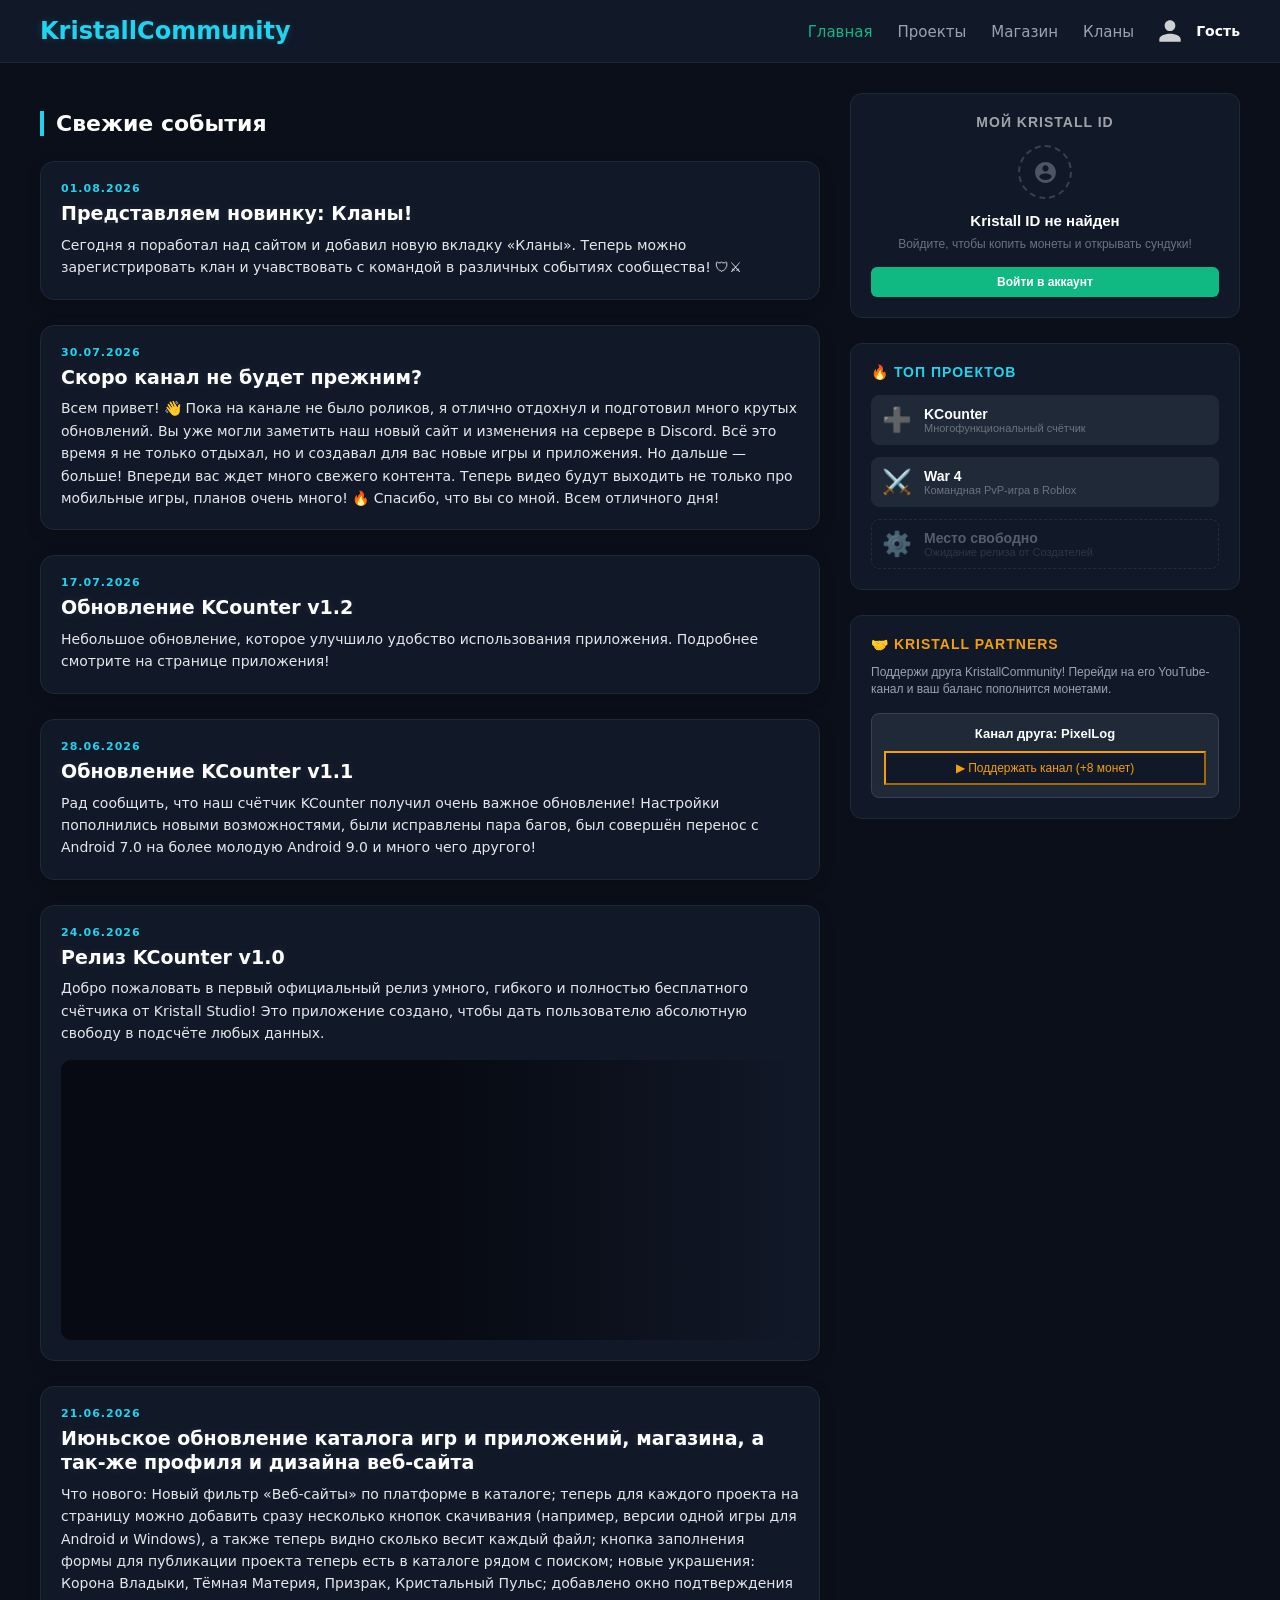
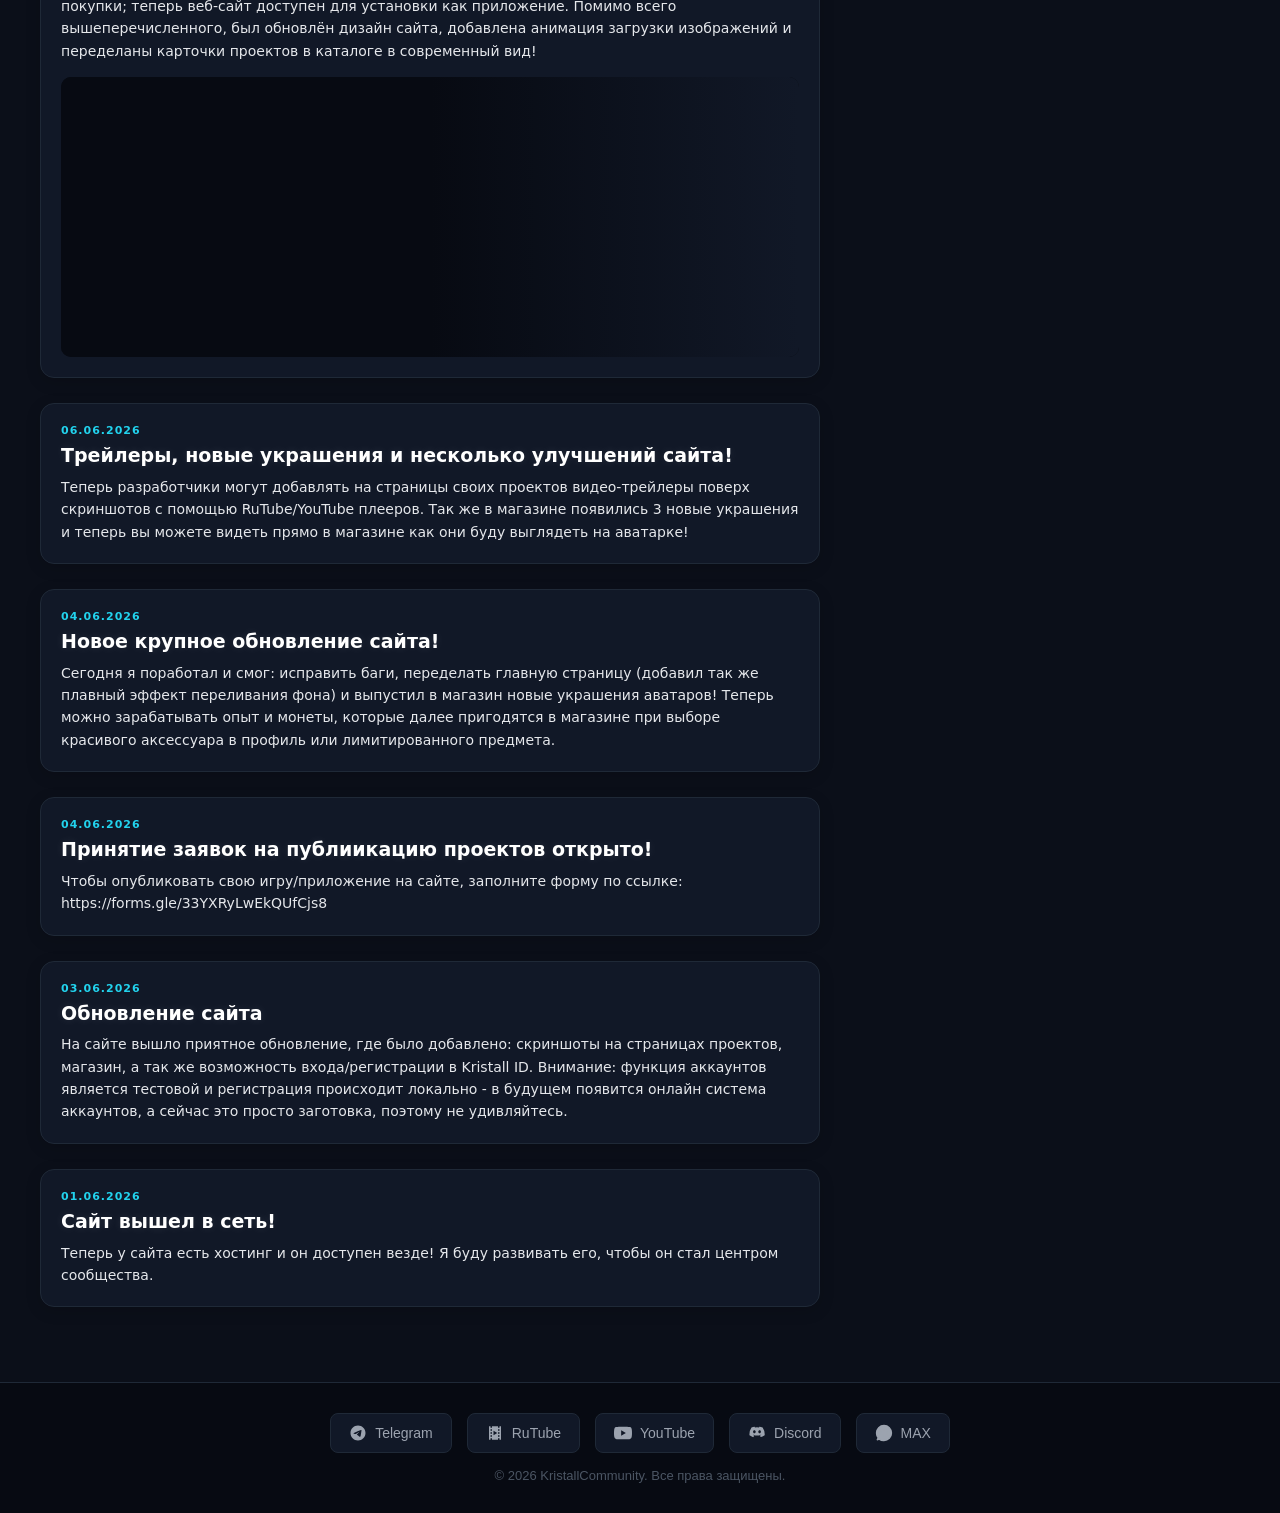
==== index.html @ 7fa4d062 "Update index.html" ====
<!DOCTYPE html>
<html lang="ru">
<head>
    <meta charset="UTF-8">
    <meta name="viewport" content="width=device-width, initial-scale=1.0">
    <title>KristallCommunity</title>
    <!-- Иконка сайта -->
    <link rel="icon" type="image/png" href="favicon.png" />
    <!-- Подключение стильного файла стилей -->
    <link rel="stylesheet" href="styles.css">
    <link rel="stylesheet" href="css/social.css">
    <link rel="stylesheet" href="css/decorations.css">
    <link rel="manifest" href="manifest.json">
</head>
<body>

    <!-- НАВИГАЦИЯ (HEADER) -->
    <header>
        <div class="container header-wrapper" style="display: flex; justify-content: space-between; align-items: center; position: relative;">
            
            <!-- Левая часть: Логотип -->
            <a href="index.html" class="logo">KristallCommunity</a>
            
            <!-- Правая часть: Меню и Аватарки -->
            <div style="display: flex; align-items: center; gap: 20px;">
                
                <!-- Меню навигации -->
                <nav id="nav-menu">
                    <!-- Профиль для ТЕЛЕФОНОВ (виден только внутри шторки бургера) -->
                    <div class="menu-profile mobile-profile-block" style="display: none; align-items: center; gap: 10px; padding-bottom: 20px; border-bottom: 1px solid #1f2937; margin-bottom: 20px; cursor: pointer;">
                        <span id="header-avatar-img-mobile"></span>
                        <span class="menu-username" id="header-username-mobile">Гость</span>
                    </div>
                    <ul>
                        <li><a href="index.html" class="active">Главная</a></li>
                        <li><a href="projects.html">Проекты</a></li>
                        <li><a href="marketplace.html">Магазин</a></li>
                        <li><a href="clans.html">Кланы</a></li>
                    </ul>
                </nav>

                <!-- ПРОФИЛЬ ДЛЯ ПК (Красиво стоит справа от меню на больших экранах) -->
                <div class="pc-profile-block" id="user-profile-block" style="display: flex; align-items: center; gap: 10px; cursor: pointer;">
                    <span id="header-avatar-img-pc"></span>
                    <span class="menu-username" id="header-username" style="color: white; font-weight: bold; font-size: 14px;">Гость</span>
                </div>

                <!-- Кнопка Бургера (3 полоски для мобилок) -->
                <button class="burger-menu" id="burger-btn" aria-label="Открыть меню">
                    <span></span>
                    <span></span>
                    <span></span>
                    <span></span>
                </button>
            </div>
        </div>
    </header>

    <!-- ГЛАВНЫЙ КОНТЕНТ (ДВУХКОЛОНОЧНЫЙ ХАБ) -->
    <main class="container" style="margin-top: 30px; margin-bottom: 50px;">
        <div style="display: flex; gap: 30px; flex-wrap: wrap;">
            
            <!-- ЛЕВАЯ КОЛОНКА: ЛЕНТА НОВОСТЕЙ (Занимает больше места) -->
            <div style="flex: 2; min-width: 300px;">
                <h2 class="section-title">Свежие события</h2>
                <div id="news-container" class="news-list">
                    <!-- Сюда JS подгрузит новости из news.json -->
                </div>
            </div>

            <!-- ПРАВАЯ КОЛОНКА: ИНТЕРАКТИВНЫЙ САЙДБАР -->
            <div style="flex: 1; min-width: 280px; display: flex; flex-direction: column; gap: 25px; font-family: sans-serif;">
                
                <!-- БЛОК 1: МИНИ-ПРОФИЛЬ KRISTALL ID -->
                <div style="background-color: #111827; border: 1px solid #1f2937; border-radius: 12px; padding: 20px; text-align: center; box-shadow: 0 0 15px rgba(34, 211, 238, 0.02);">
                    <h3 style="color: white; font-size: 14px; margin: 0 0 15px 0; text-transform: uppercase; letter-spacing: 1px; opacity: 0.6;">Мой Kristall ID</h3>
                    <div id="main-side-profile" style="display: flex; flex-direction: column; align-items: center; gap: 8px;">
                        <!-- JS сам отрисует данные вошедшего или Гостя -->
                    </div>
                </div>

                <!-- БЛОК 2: ТОП ПРОЕКТОВ КРИСТАЛЛ -->
                <div style="background-color: #111827; border: 1px solid #1f2937; border-radius: 12px; padding: 20px; box-shadow: 0 0 15px rgba(34, 211, 238, 0.02);">
                    <h3 style="color: #22d3ee; font-size: 14px; margin: 0 0 15px 0; text-transform: uppercase; letter-spacing: 1px; font-weight: bold;">🔥 Топ проектов</h3>
                    <div style="display: flex; flex-direction: column; gap: 12px;">
                        <!-- Карточка 1 -->
                        <a href="project-template.html?project=kcounter" style="display: flex; align-items: center; gap: 12px; background: #1f2937; padding: 10px; border-radius: 8px; text-decoration: none; border: 1px solid #1f2937; transition: 0.2s;" onmouseenter="this.style.borderColor='#22d3ee'" onmouseleave="this.style.borderColor='#1f2937'">
                            <span style="font-size: 24px;">➕</span>
                            <div>
                                <div style="color: white; font-weight: bold; font-size: 14px;">KCounter</div>
                                <div style="color: #6b7280; font-size: 11px;">Многофункциональный счётчик</div>
                            </div>
                        </a>
                        <!-- Карточка 2 -->
                        <a href="project-template.html?project=war4" style="display: flex; align-items: center; gap: 12px; background: #1f2937; padding: 10px; border-radius: 8px; text-decoration: none; border: 1px solid #1f2937; transition: 0.2s;" onmouseenter="this.style.borderColor='#22d3ee'" onmouseleave="this.style.borderColor='#1f2937'">
                            <span style="font-size: 24px;">⚔️</span>
                            <div>
                                <div style="color: white; font-weight: bold; font-size: 14px;">War 4</div>
                                <div style="color: #6b7280; font-size: 11px;">Командная PvP-игра в Roblox</div>
                            </div>
                        </a>
                        <!-- Заглушка под будущий проект -->
                        <div style="display: flex; align-items: center; gap: 12px; background: #111827; padding: 10px; border-radius: 8px; border: 1px dashed #374151; opacity: 0.5;">
                            <span style="font-size: 24px;">⚙️</span>
                            <div>
                                <div style="color: #9ca3af; font-weight: bold; font-size: 14px;">Место свободно</div>
                                <div style="color: #4b5563; font-size: 11px;">Ожидание релиза от Создателей</div>
                            </div>
                        </div>
                    </div>
                </div>

                <!-- БЛОК 3: РЕКЛАМНАЯ СИСТЕМА (KRISTALL PARTNERS) -->
                <div style="background-color: #111827; border: 1px solid #1f2937; border-radius: 12px; padding: 20px; box-shadow: 0 0 15px rgba(34, 211, 238, 0.02);">
                    <h3 style="color: #f59e0b; font-size: 14px; margin: 0 0 12px 0; text-transform: uppercase; letter-spacing: 1px; font-weight: bold;">🤝 Kristall Partners</h3>
                    <p style="color: #9ca3af; font-size: 12px; margin: 0 0 15px 0; line-height: 1.4;">Поддержи друга KristallCommunity! Перейди на его YouTube-канал и ваш баланс пополнится монетами.</p>
                    
                    <div style="background: #1f2937; border-radius: 8px; padding: 12px; border: 1px solid #374151; text-align: center;">
                        <div style="color: white; font-weight: bold; font-size: 13px; margin-bottom: 10px;">Канал друга: PixelLog</div>
                        <button class="action-btn" id="btn-promo-ad" style="width: 100%; justify-content: center; font-size: 12px; border-color: #f59e0b; color: #f59e0b; background: #111827; padding: 8px;" onmouseenter="this.style.background='#f59e0b'; this.style.color='#111827'; this.style.boxShadow='0 0 10px #f59e0b'" onmouseleave="this.style.background='#111827'; this.style.color='#f59e0b'; this.style.boxShadow='none'">▶ Поддержать канал (+8 монет)</button>
                    </div>
                </div>

            </div>
        </div>
    </main>

    <!-- ПОДВАЛ САЙТА (FOOTER) -->
    <footer>
        <div class="container footer-content" style="display: flex; flex-direction: column; align-items: center; gap: 15px; font-family: sans-serif;">

            <!-- Кнопки социальных сетей -->
            <div class="social-links" style="display: flex; flex-wrap: wrap; justify-content: center; gap: 15px;">

                <!-- Telegram -->
                <a href="https://t.me/kristall_official20" target="_blank" class="social-btn tg-btn" title="Канал в Telegram">
                    <svg viewBox="0 0 24 24"><path d="M12 2C6.48 2 2 6.48 2 12s4.48 10 10 10 10-4.48 10-10S17.52 2 12 2zm4.64 6.8c-.15 1.58-.8 5.42-1.13 7.19-.14.75-.42 1-.68 1.03-.58.05-1.02-.38-1.58-.75-.88-.58-1.38-.94-2.23-1.5-.99-.65-.35-1.01.22-1.59.15-.15 2.71-2.48 2.76-2.69a.2.2 0 0 0-.05-.18c-.06-.05-.14-.03-.21-.02-.09.02-1.49.95-4.22 2.79-.4.27-.76.41-1.08.4-.36-.01-1.04-.2-1.55-.37-.63-.2-1.12-.31-1.08-.66.02-.18.27-.36.74-.55 2.92-1.27 4.86-2.11 5.83-2.51 2.78-1.16 3.35-1.36 3.73-1.36.08 0 .27.02.39.12.1.08.13.19.14.27-.01.06.01.24 0 .38z"/></svg>
                    Telegram
                </a>

                <!-- RuTube -->
                <a href="https://rutube.ru/channel/33194879" target="_blank" class="social-btn rt-btn" title="Канал на RuTube">
                    <svg viewBox="0 0 24 24"><path d="M18 3v2h-2V3H8v2H6V3H4v18h2v-2h2v2h8v-2h2v2h2V3h-2zM8 17H6v-2h2v2zm0-4H6v-2h2v2zm0-4H6V7h2v2zm10 8h-2v-2h2v2zm0-4h-2v-2h2v2zm0-4h-2V7h2v2zM10 9l5 3-5 3V9z"/></svg>
                    RuTube
                </a>

                <!-- YouTube -->
                <a href="https://www.youtube.com/@kristall.officiallYT" target="_blank" class="social-btn yt-btn" title="Канал на YouTube">
                    <svg viewBox="0 0 24 24"><path d="M23.498 6.186a3.016 3.016 0 0 0-2.122-2.136C19.505 3.545 12 3.545 12 3.545s-7.505 0-9.377.505A3.017 3.017 0 0 0 .502 6.186C0 8.07 0 12 0 12s0 3.88.502 5.764a3.016 3.016 0 0 0 2.122 2.136c1.871.505 9.376.505 9.376.505s7.505 0 9.377-.505a3.015 3.015 0 0 0 2.122-2.136C24 15.88 24 12 24 12s0-3.93-.502-5.814zM9.545 15.568V8.432L15.818 12l-6.273 3.568z"/></svg>
                    YouTube
                </a>

                <!-- Discord -->
                <a href="https://discord.gg/wHtpgGZUa" target="_blank" class="social-btn dc-btn" title="Наш сервер Discord">
                    <svg viewBox="0 0 24 24"><path d="M19.27 4.73a16.14 16.14 0 0 0-3.97-1.23.13.13 0 0 0-.14.07c-.17.31-.37.72-.5 1.03a14.9 14.9 0 0 0-5.32 0 9.77 9.77 0 0 0-.52-1.03.13.13 0 0 0-.14-.07 16.14 16.14 0 0 0-3.97 1.23.13.13 0 0 0-.06.05A16.18 16.18 0 0 0 1.95 14.9a.15.15 0 0 0 .06.1 16.42 16.42 0 0 0 4.96 2.5.14.14 0 0 0 .15-.05c.42-.58.8-1.2 1.12-1.86a.14.14 0 0 0-.07-.2 10.84 10.84 0 0 1-1.51-.72.15.15 0 0 1-.01-.24c.1-.07.2-.15.3-.23a.13.13 0 0 1 .14-.02c3.27 1.5 6.8 1.5 10.02 0a.13.13 0 0 1 .14.02c.1.08.2.16.3.23a.15.15 0 0 1-.01.24 9.8 9.8 0 0 1-1.51.71.14.14 0 0 0-.07.2c.33.66.7 1.28 1.12 1.86a.14.14 0 0 0 .15.05 16.34 16.34 0 0 0 4.97-2.5.15.15 0 0 0 .06-.1 16.18 16.18 0 0 0-2.77-10.12.12.12 0 0 0-.06-.05zM8.52 12.17c-.98 0-1.79-.9-1.79-2s.8-2 1.79-2 1.79.9 1.79 2-.8 2-1.79 2zm6.96 0c-.98 0-1.79-.9-1.79-2s.8-2 1.79-2 1.79.9 1.79 2-.8 2-1.79 2z"/></svg>
                    Discord
                </a>
                
                <!-- MAX -->
                <a href="https://max.ru/join/QDrD5L_pHnzSSzXfVB5rnBnu8Hh9Vn0X8IVQMDAHbcg" target="_blank" class="social-btn max-btn" title="Канал в MAX">
                    <svg viewBox="0 0 24 24" fill="none" stroke="currentColor" stroke-width="1.8" stroke-linecap="round" stroke-linejoin="round">
                        <path d="M12 22c5.523 0 10-4.477 10-10S17.523 2 12 2 2 6.477 2 12c0 2.41.85 4.62 2.27 6.35L3 21l2.65-.82A9.941 9.941 0 0 0 12 22z"/>
                        <path d="M12 16.5c2.485 0 4.5-2.015 4.5-4.5S14.485 7.5 12 7.5s-4.5 2.015-4.5 4.5.6 1.4 1.5 2.2l-1 1.3 2.5-.5z"/>
                    </svg>
                    MAX
                </a>                

            </div>

            <!-- Текст копирайта -->
            <p style="margin: 0; color: #4b5563; font-size: 13px; text-align: center;">&copy; 2026 KristallCommunity. Все права защищены.</p>
        </div>
    </footer>
    
    <!-- МОДАЛЬНОЕ ОКНО: АВТОРИЗАЦИЯ И РЕГИСТРАЦИЯ -->
<div id="auth-modal" class="modal-overlay" style="display: none;">
    <div class="modal-content">
        <!-- Кнопка закрытия окна -->
        <button id="close-auth-btn" class="modal-close">&times;</button>
        
        <!-- ВКЛАДКИ: ВХОД / РЕГИСТРАЦИЯ -->
        <div class="modal-tabs">
            <button id="tab-login-btn" class="tab-btn active">Вход</button>
            <button id="tab-register-btn" class="tab-btn">Регистрация</button>
        </div>

        <!-- ФОРМА ВХОДА -->
        <form id="login-form" class="auth-form">
            <input type="email" id="login-email" placeholder="Электронная почта" required>
            <input type="password" id="login-password" placeholder="Пароль" required>
            <button type="submit" class="auth-submit-btn">Войти в Kristall ID</button>
        </form>

        <!-- ФОРМА РЕГИСТРАЦИИ (Скрыта по умолчанию) -->
        <form id="register-form" class="auth-form" style="display: none;">
            <input type="text" id="register-username" placeholder="Имя аккаунта (до 30 симв.)" maxlength="30" required>
            <input type="email" id="register-email" placeholder="Электронная почта" required>
            <input type="password" id="register-password" placeholder="Придумайте пароль" minlength="6" required>
            <button type="submit" class="auth-submit-btn">Создать Kristall ID</button>
        </form>
    </div>
</div>

    <!-- СВЯЗКА СКРИПТОВ -->
    <script src="js/core.js"></script>
    <script src="js/content.js"></script>
    <script src="js/interface.js"></script>
    <script src="js/app.js"></script>

    <!-- Контейнер для красивых уведомлений сайта -->
    <div id="kristall-toast"></div>
</body>
</html>
---- styles.css ----
/* Базовые сбросы */
body {
    background-color: #0b0f19;
    color: #e5e7eb;
    font-family: 'Segoe UI', system-ui, sans-serif;
    margin: 0;
    padding: 0;
}
.container {
    max-width: 1200px;
    margin: 0 auto;
    padding: 0 20px;
}

/* Шапка сайта */
header {
    background-color: #111827;
    border-bottom: 1px solid #1f2937;
    padding: 15px 0;
    position: sticky;
    top: 0;
    z-index: 100;
}
.header-wrapper {
    display: flex;
    justify-content: space-between;
    align-items: center;
}
.logo {
    font-size: 24px;
    font-weight: bold;
    color: #22d3ee;
    text-decoration: none;
    text-shadow: 0 0 10px rgba(34, 211, 238, 0.2);
}
nav ul {
    list-style: none;
    display: flex;
    gap: 25px;
    margin: 0;
    padding: 0;
}
nav a {
    color: #9ca3af;
    text-decoration: none;
    font-weight: 500;
    font-size: 15px;
    transition: color 0.3s;
}
nav a:hover, nav a.active {
    color: #10b981;
}

/* Кнопка бургера (скрыта на ПК) */
.burger-menu {
    display: none;
    flex-direction: column;
    justify-content: space-between;
    width: 24px;
    height: 18px;
    background: transparent;
    border: none;
    cursor: pointer;
    padding: 0;
    z-index: 110;
}
.burger-menu span {
    width: 100%;
    height: 2px;
    background-color: white;
    transition: all 0.3s ease;
}

/* Заготовка под аватар профиля в мобильном меню */
.menu-profile {
    display: none;
    align-items: center;
    gap: 12px;
    padding-bottom: 20px;
    border-bottom: 1px solid #1f2937;
    margin-bottom: 25px;
}
.menu-avatar {
    width: 45px;
    height: 45px;
    border-radius: 50%;
    border: 2px solid #22d3ee;
    object-fit: cover;
}
.menu-username {
    font-weight: bold;
    color: white;
    font-size: 16px;
}

/* =======================================================
   АДАПТИВНОСТЬ ДЛЯ СМАРТФОНОВ (Экраны меньше 768px)
   ======================================================= */
@media (max-width: 768px) {
    .burger-menu {
        display: flex; /* Показываем 3 полоски на смартфонах */
    }

    /* Превращаем навигацию в скрытую шторку справа */
    nav {
        position: fixed;
        top: 0;
        right: -100%; /* Полностью прячем за правый край экрана */
        width: 260px;
        height: 100%;
        background-color: #111827;
        border-left: 1px solid #1f2937;
        box-shadow: -10px 0 30px rgba(0, 0, 0, 0.5);
        padding: 80px 24px 24px 24px;
        box-sizing: border-box;
        transition: right 0.3s cubic-bezier(0.4, 0, 0.2, 1); /* Плавное выезжание */
        z-index: 105;
    }

    /* Класс, который JS добавит при клике на бургер */
    nav.open {
        right: 0; /* Меню выезжает на экран */
    }

    nav ul {
        flex-direction: column; /* Ссылки встают друг под друга */
        gap: 20px;
    }

    nav a {
        font-size: 18px; /* Увеличиваем ссылки, чтобы по ним было легко тапать пальцем */
        display: block;
    }

    .menu-profile {
        display: flex; /* Показываем аватарку только внутри шторки на мобилках */
    }

    /* Анимация бургера: превращаем 3 полоски в красивый крестик X */
    .burger-menu.open span:nth-child(1) {
        transform: rotate(45deg) translate(5px, 6px);
    }
    .burger-menu.open span:nth-child(2) {
        opacity: 0;
        transform: translateX(-10px);
    }
    .burger-menu.open span:nth-child(3) {
        transform: rotate(-45deg) translate(5px, -6px);
    }
}

/* Баннер приветствия */
.hero {
    text-align: center;
    padding: 50px 0;
    background: linear-gradient(180deg, #111827 0%, #0b0f19 100%);
}
.hero h1 {
    font-size: 40px;
    margin-bottom: 10px;
}
.hero h1 span { color: #22d3ee; }
.hero p {
    color: #9ca3af;
    max-width: 600px;
    margin: 0 auto;
    font-size: 15px;
    line-height: 1.6;
}

/* Двухколоночный макет (Игры слева, Новости справа) */
.main-layout {
    display: flex;
    gap: 40px;
    margin-top: 30px;
    margin-bottom: 60px;
}
.projects-section { flex: 2; }
.news-section { flex: 1; min-width: 300px; }

.section-title {
    font-size: 22px;
    color: white;
    border-left: 4px solid #22d3ee;
    padding-left: 12px;
    margin-bottom: 25px;
}

/* Мощные карточки игр */
.grid {
    display: grid;
    grid-template-columns: repeat(auto-fill, minmax(280px, 1fr));
    gap: 20px;
}
.game-card {
    background-color: #1f2937;
    border: 1px solid #374151;
    border-radius: 10px;
    padding: 20px;
    text-decoration: none;
    color: inherit;
    display: flex;
    flex-direction: column;
    justify-content: space-between;
    transition: all 0.3s ease;
}
.game-card:hover {
    transform: translateY(-4px);
    border-color: #10b981;
    box-shadow: 0 8px 25px rgba(16, 185, 129, 0.15);
}
.card-header {
    display: flex;
    justify-content: space-between;
    align-items: center;
}
.card-header h3 { margin: 0; color: white; font-size: 18px; }
.badge {
    background-color: #10b981;
    color: white;
    padding: 3px 8px;
    border-radius: 5px;
    font-size: 11px;
    font-weight: bold;
}
.card-desc { color: #9ca3af; font-size: 14px; line-height: 1.5; margin: 15px 0; }
.card-footer { color: #22d3ee; font-size: 13px; text-align: right; font-weight: 500; }

/* Дизайн блока новостей */
.news-container {
    display: flex;
    flex-direction: column;
    gap: 15px;
}
.news-item {
    background-color: #111827;
    border: 1px solid #1f2937;
    border-radius: 8px;
    padding: 15px;
    animation: slideIn 0.3s ease;
}
.news-date { font-size: 11px; color: #10b981; font-weight: bold; }
.news-title { font-size: 15px; color: white; margin: 5px 0; font-weight: 600; }
.news-text { font-size: 13px; color: #9ca3af; margin: 0; line-height: 1.4; }

@keyframes slideIn {
    from { opacity: 0; transform: translateY(-10px); }
    to { opacity: 1; transform: translateY(0); }
}

/* Подвал */
footer {
    background-color: #070a12;
    border-top: 1px solid #1f2937;
    padding: 20px 0;
    text-align: center;
    color: #4b5563;
    font-size: 13px;
}

/* Адаптивность для телефонов */
@media (max-width: 768px) {
    .main-layout { flex-direction: column; }
    .hero h1 { font-size: 30px; }
}

/* Кнопка бургера */
.burger-menu {
    display: none;
    flex-direction: column;
    justify-content: space-between;
    width: 24px;
    height: 18px;
    background: transparent;
    border: none;
    cursor: pointer;
    padding: 0;
    z-index: 100;
}
.burger-menu span {
    width: 100%;
    height: 2px;
    background-color: white;
    transition: all 0.3s ease;
}

/* Блок профиля в меню (скрыт на ПК) */
.menu-profile {
    display: none;
    align-items: center;
    gap: 12px;
    padding-bottom: 20px;
    border-bottom: 1px solid #1f2937;
    margin-bottom: 20px;
}
.menu-avatar {
    width: 40px;
    height: 40px;
    border-radius: 50%;
    border: 2px solid #22d3ee;
    object-fit: cover;
}
.menu-username {
    font-weight: bold;
    color: white;
}

/* Адаптивность для мобильных устройств */
@media (max-width: 768px) {
    .burger-menu {
        display: flex; /* Показываем полоски на телефонах */
    }

    nav {
        position: fixed;
        top: 0;
        right: -100%; /* Прячем меню за правый экран */
        width: 250px;
        height: 100%;
        background-color: #111827;
        box-shadow: -5px 0 15px rgba(0,0,0,0.5);
        padding: 80px 20px 20px 20px;
        box-sizing: border-box;
        transition: right 0.3s ease;
        z-index: 99;
    }

    nav.open {
        right: 0; /* Выезжает при добавлении класса .open */
    }

    nav ul {
        flex-direction: column; /* Ссылки встают в столбик */
        gap: 20px;
    }

    .menu-profile {
        display: flex; /* Показываем аватарку в меню на мобилках */
    }
}
/* Стили для строки поиска при фокусе */
#search-input:focus {
    border-color: #22d3ee !important;
    box-shadow: 0 0 10px rgba(34, 211, 238, 0.2);
}

/* Красивые неоновые кнопки фильтров */
.filter-btn {
    background-color: #111827;
    border: 1px solid #374151;
    color: #9ca3af;
    padding: 8px 16px;
    border-radius: 6px;
    font-size: 14px;
    font-weight: 500;
    cursor: pointer;
    transition: all 0.2s ease;
}
.filter-btn:hover {
    color: white;
    border-color: #9ca3af;
}
.filter-btn.active {
    background-color: #1f2937;
    color: #22d3ee;
    border-color: #22d3ee;
    box-shadow: 0 0 12px rgba(34, 211, 238, 0.15);
}

/* КРАСИВОЕ МОДАЛЬНОЕ ОКНО КРИСТАЛЛ ID */
.modal-overlay {
    position: fixed;
    top: 0;
    left: 0;
    width: 100%;
    height: 100%;
    background-color: rgba(11, 15, 25, 0.8);
    backdrop-filter: blur(8px); /* Крутое размытие заднего плана */
    display: flex;
    justify-content: center;
    align-items: center;
    z-index: 200;
}
.modal-content {
    background-color: #111827;
    border: 1px solid #374151;
    border-radius: 12px;
    padding: 30px;
    width: 100%;
    max-width: 400px;
    position: relative;
    box-shadow: 0 0 25px rgba(34, 211, 238, 0.15);
    box-sizing: border-box;
}
.modal-close {
    position: absolute;
    top: 15px;
    right: 15px;
    background: transparent;
    border: none;
    color: #9ca3af;
    font-size: 24px;
    cursor: pointer;
}
.modal-close:hover { color: #ef4444; }

/* Переключатели Вход / Регистрация */
.modal-tabs {
    display: flex;
    gap: 15px;
    margin-bottom: 25px;
    border-bottom: 1px solid #1f2937;
    padding-bottom: 10px;
}
.tab-btn {
    background: transparent;
    border: none;
    color: #9ca3af;
    font-size: 16px;
    font-weight: 600;
    cursor: pointer;
    padding: 5px 10px;
    transition: all 0.3s ease;
}
.tab-btn.active {
    color: #22d3ee;
    border-bottom: 2px solid #22d3ee;
}

/* Настройки полей ввода */
.auth-form {
    display: flex;
    flex-direction: column;
    gap: 15px;
}
.auth-form input {
    padding: 12px;
    background-color: #1f2937;
    border: 1px solid #374151;
    color: white;
    border-radius: 6px;
    font-size: 14px;
    outline: none;
    transition: border-color 0.3s;
}
.auth-form input:focus {
    border-color: #22d3ee;
    box-shadow: 0 0 10px rgba(34, 211, 238, 0.2);
}
.auth-submit-btn {
    background-color: #10b981;
    color: white;
    border: none;
    padding: 12px;
    border-radius: 6px;
    font-weight: bold;
    font-size: 15px;
    cursor: pointer;
    transition: all 0.2s ease;
}
.auth-submit-btn:hover {
    background-color: #059669;
    box-shadow: 0 0 15px rgba(16, 185, 129, 0.3);
}

/* Адаптивное управление отображением профилей */
@media (min-width: 769px) {
    .mobile-profile-block {
        display: none !important; /* На ПК мобильный блок намертво скрыт */
    }
}

@media (max-width: 768px) {
    .pc-profile-block {
        display: none !important; /* На смартфонах ПК-блок полностью исчезает */
    }
    .mobile-profile-block {
        display: flex !important; /* Внутри шторки на телефонах блок плавно появляется */
    }
}

/* ЭФФЕКТЫ ДЛЯ КНОПОК НАГРАД */
#btn-daily-bonus:hover {
    background-color: #10b981 !important;
    color: #111827 !important;
    box-shadow: 0 0 15px #10b981 !important;
}
#btn-lucky-chest:hover {
    background-color: #f59e0b !important;
    color: #111827 !important;
    box-shadow: 0 0 15px #f59e0b !important;
}

/* МЯГКАЯ ГЕЙМЕРСКАЯ АНИМАЦИЯ ФОНА САЙТА */
body {
    animation: spaceGlow 15s ease-in-out infinite alternate;
}
@keyframes spaceGlow {
    0% { background-color: #0b0f19; }
    50% { background-color: #0a0d14; box-shadow: inset 0 0 100px rgba(34, 211, 238, 0.02); } /* Едва заметный циановый отлив */
    100% { background-color: #0d0914; box-shadow: inset 0 0 100px rgba(168, 85, 247, 0.01); } /* Едва заметный фиолетовый отлив */
}

/* ФИРМЕННЫЕ ВСПОЛЫВАЮЩИЕ УВЕДОМЛЕНИЯ KRISTALL (БЕЗ ALERT) */
#kristall-toast {
    position: fixed;
    top: -100px;
    left: 50%;
    transform: translateX(-50%);
    background-color: #111827;
    border: 1px solid #22d3ee;
    box-shadow: 0 0 20px rgba(34, 211, 238, 0.2);
    color: white;
    padding: 14px 28px;
    border-radius: 8px;
    font-family: sans-serif;
    font-size: 14px;
    font-weight: bold;
    z-index: 9999;
    transition: top 0.4s cubic-bezier(0.175, 0.885, 0.32, 1.275);
    display: flex;
    align-items: center;
    gap: 10px;
}
#kristall-toast.show {
    top: 25px; /* Выезжает сверху */
}

/* Стиль для современной кнопки-плюса */
.add-project-btn:hover {
    border-color: #22d3ee !important;
    background-color: #111827 !important;
    box-shadow: 0 0 15px rgba(34, 211, 238, 0.25) !important;
    transform: scale(1.05);
}

/* Добавим легкий фокус для инпута, чтобы сочетался */
#search-input:focus {
    border-color: #374151;
    box-shadow: 0 0 10px rgba(255, 255, 255, 0.02);
}

/* Эффект мерцания Skeleton Shimmer для скриншотов */
.skeleton-shimmer {
    background: linear-gradient(90deg, #070a12 25%, #111827 50%, #070a12 75%);
    background-size: 200% 100%;
    animation: shimmer-wave 1.5s infinite linear;
}

@keyframes shimmer-wave {
    0% { background-position: 200% 0; }
    100% { background-position: -200% 0; }
}

/* ==========================================================================
   СОВРЕМЕННЫЕ КАРТОЧКИ КАТАЛОГА KRISTALL COMMUNITY (STEAM STYLE)
   ========================================================================== */
.game-card {
    display: flex;
    flex-direction: column;
    justify-content: flex-start;
    align-items: stretch;
    overflow: hidden;
    padding: 0 !important;
    background: #111827 !important;
    border: 1px solid #1f2937 !important;
    border-radius: 12px !important;
    text-decoration: none !important;
    transition: border-color 0.25s, box-shadow 0.25s, transform 0.25s !important;
}

/* Эффект наведения на всю карточку */
.game-card:hover {
    transform: translateY(-5px) !important;
    box-shadow: 0 12px 25px rgba(34, 211, 238, 0.15) !important;
    border-color: #22d3ee !important;
}

/* Плавное приближение картинки-обложки при наведении */
.game-card:hover .card-cover-img {
    transform: scale(1.06) !important;
}

/* ==========================================================================
   УМНАЯ ЛЕНТА НОВОСТЕЙ С КОЛЛАЖАМИ КАРТИНОК
   ========================================================================== */

/* Сама новостная карточка: добавляем "дышащие" отступы */
.news-item {
    background-color: #111827;
    border: 1px solid #1f2937;
    border-radius: 14px;
    padding: 20px;
    margin-bottom: 25px !important; /* Увеличили отступ, чтобы новости не лепились */
    box-shadow: 0 4px 15px rgba(0, 0, 0, 0.15);
    transition: transform 0.2s ease, border-color 0.2s ease;
}

.news-item:hover {
    border-color: #22d3ee;
    transform: translateY(-2px);
}

/* Общий контейнер для коллажа картинок */
.news-images-grid {
    display: grid;
    gap: 8px;
    margin-top: 15px;
    border-radius: 10px;
    overflow: hidden; /* Скругляем углы всему коллажу сразу */
    width: 100%;
}

/* Логика изменения сетки в зависимости от количества картинок */
.news-images-grid.count-1 { grid-template-columns: 1fr; }
.news-images-grid.count-2 { grid-template-columns: 1fr 1fr; }
.news-images-grid.count-3 { grid-template-columns: 2fr 1fr; grid-template-rows: 120px 120px; }
.news-images-grid.count-4 { grid-template-columns: 1fr 1fr; grid-template-rows: 120px 120px; }

/* Специфичное выравнивание для 3-х картинок (одна большая слева, две маленькие справа) */
.news-images-grid.count-3 .news-img-wrapper:nth-child(1) {
    grid-row: span 2;
    height: 248px;
}

/* Обертка для каждой отдельной картинки, чтобы работали скелетоны мерцания */
.news-img-wrapper {
    position: relative;
    width: 100%;
    height: 180px; /* Дефолтная высота для 1 и 2 картинок */
    background-color: #070a12;
    overflow: hidden;
}

/* Если картинка одна — делаем её повыше и сочнее */
.news-images-grid.count-1 .news-img-wrapper {
    height: 280px;
}

/* Сами изображения внутри коллажа */
.news-img-item {
    width: 100%;
    height: 100%;
    object-fit: cover;
    display: block;
    cursor: pointer;
    opacity: 0;
    transition: opacity 0.3s ease-in-out, transform 0.3s ease;
}

.news-img-item:hover {
    transform: scale(1.03);
}

/* Возвращаем сочные краски тексту внутри новостей */
.news-item .news-title {
    color: #ffffff !important;         /* Кристально белый цвет для заголовка */
    font-size: 19px !important;        /* Немного увеличим для солидности */
    font-weight: 700 !important;
    text-shadow: 0 0 10px rgba(255, 255, 255, 0.1); /* Легкий футуристичный объем */
}

.news-item .news-text {
    color: #e5e7eb !important;         /* Сочный, контрастный и мягкий светло-серый цвет */
    font-size: 14px !important;        /* Идеальный размер для чтения */
    line-height: 1.6 !important;       /* Хороший межстрочный интервал, чтобы глаза не уставали */
}

.news-item .news-date {
    color: #22d3ee !important;         /* Подсветим дату твоим фирменным неоновым циановым цветом! */
    font-size: 11px !important;
    letter-spacing: 1px;               /* Легкий хай-тек отступ между буквами */
    margin-bottom: 6px !important;
}
---- css/social.css ----
/* СТИЛИ ДЛЯ КНОПОК СОЦ. СЕТЕЙ В ПОДВАЛЕ */
footer {
    background-color: #070a12;
    border-top: 1px solid #1f2937;
    padding: 30px 0;
}

.social-links {
    width: 100%;
    max-width: 800px;
}

.social-btn {
    display: inline-flex;
    align-items: center;
    gap: 8px;
    padding: 10px 18px;
    border-radius: 8px;
    font-size: 14px;
    font-weight: 500;
    text-decoration: none;
    color: #9ca3af;
    border: 1px solid #1f2937;
    background-color: #111827;
    transition: all 0.3s ease;
}

.social-btn svg {
    width: 18px;
    height: 18px;
    fill: currentColor;
    transition: transform 0.3s ease;
}

.social-btn:hover svg {
    transform: scale(1.1);
}

/* Эффекты наведения */
.social-btn.tg-btn:hover {
    color: #fff;
    border-color: #38bdf8;
    background-color: #0284c7;
    box-shadow: 0 0 15px rgba(56, 189, 248, 0.4);
}

.social-btn.rt-btn:hover {
    color: #fff;
    border-color: #2563eb;
    background-color: #1d4ed8;
    box-shadow: 0 0 15px rgba(37, 99, 235, 0.5);
}

.social-btn.yt-btn:hover {
    color: #fff;
    border-color: #f87171;
    background-color: #dc2626;
    box-shadow: 0 0 15px rgba(248, 113, 113, 0.4);
}

.social-btn.dc-btn:hover {
    color: #fff;
    border-color: #818cf8;
    background-color: #5865f2;
    box-shadow: 0 0 15px rgba(88, 101, 242, 0.5);
}

.social-btn.max-btn:hover {
    color: #fff;
    border-color: #a855f7;
    background-color: #7c3aed;
    box-shadow: 0 0 15px rgba(168, 85, 247, 0.5);
}

@media (max-width: 480px) {
    .social-btn {
        width: 100%;
        justify-content: center;
    }
}
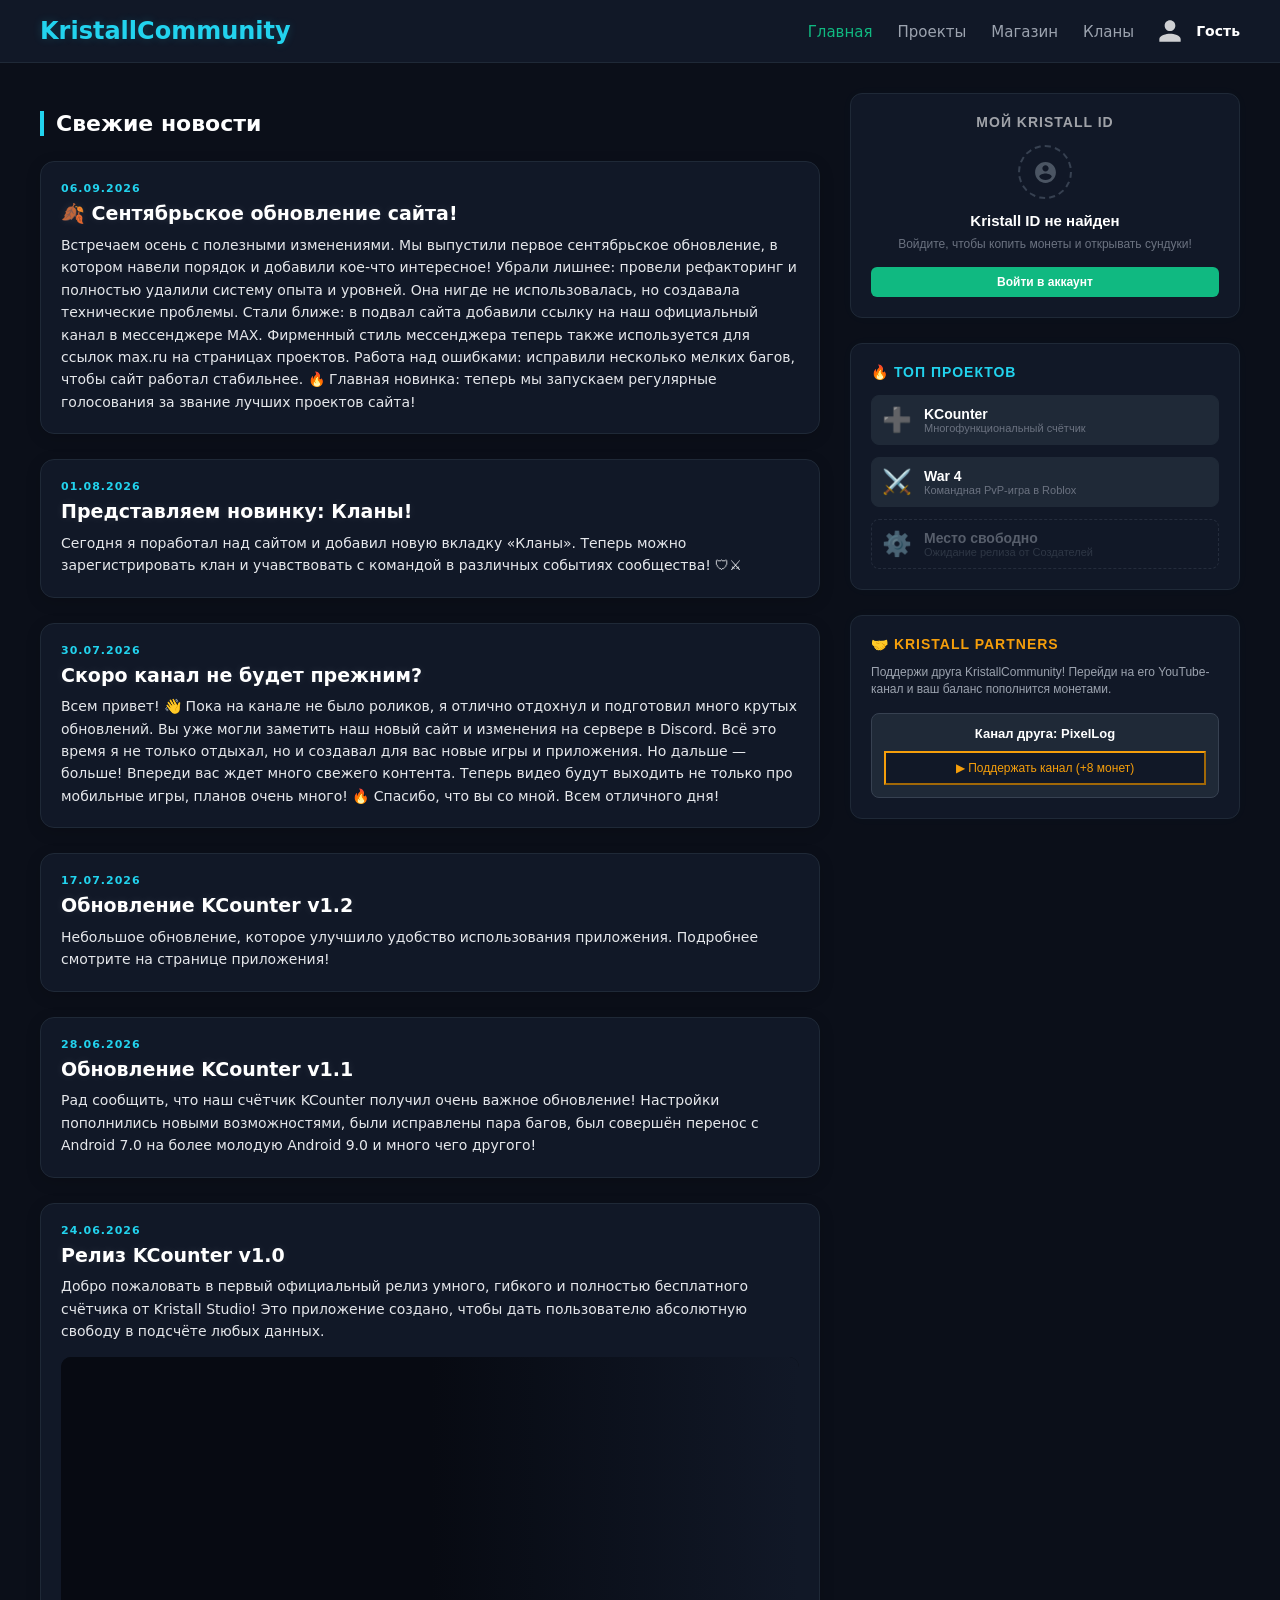
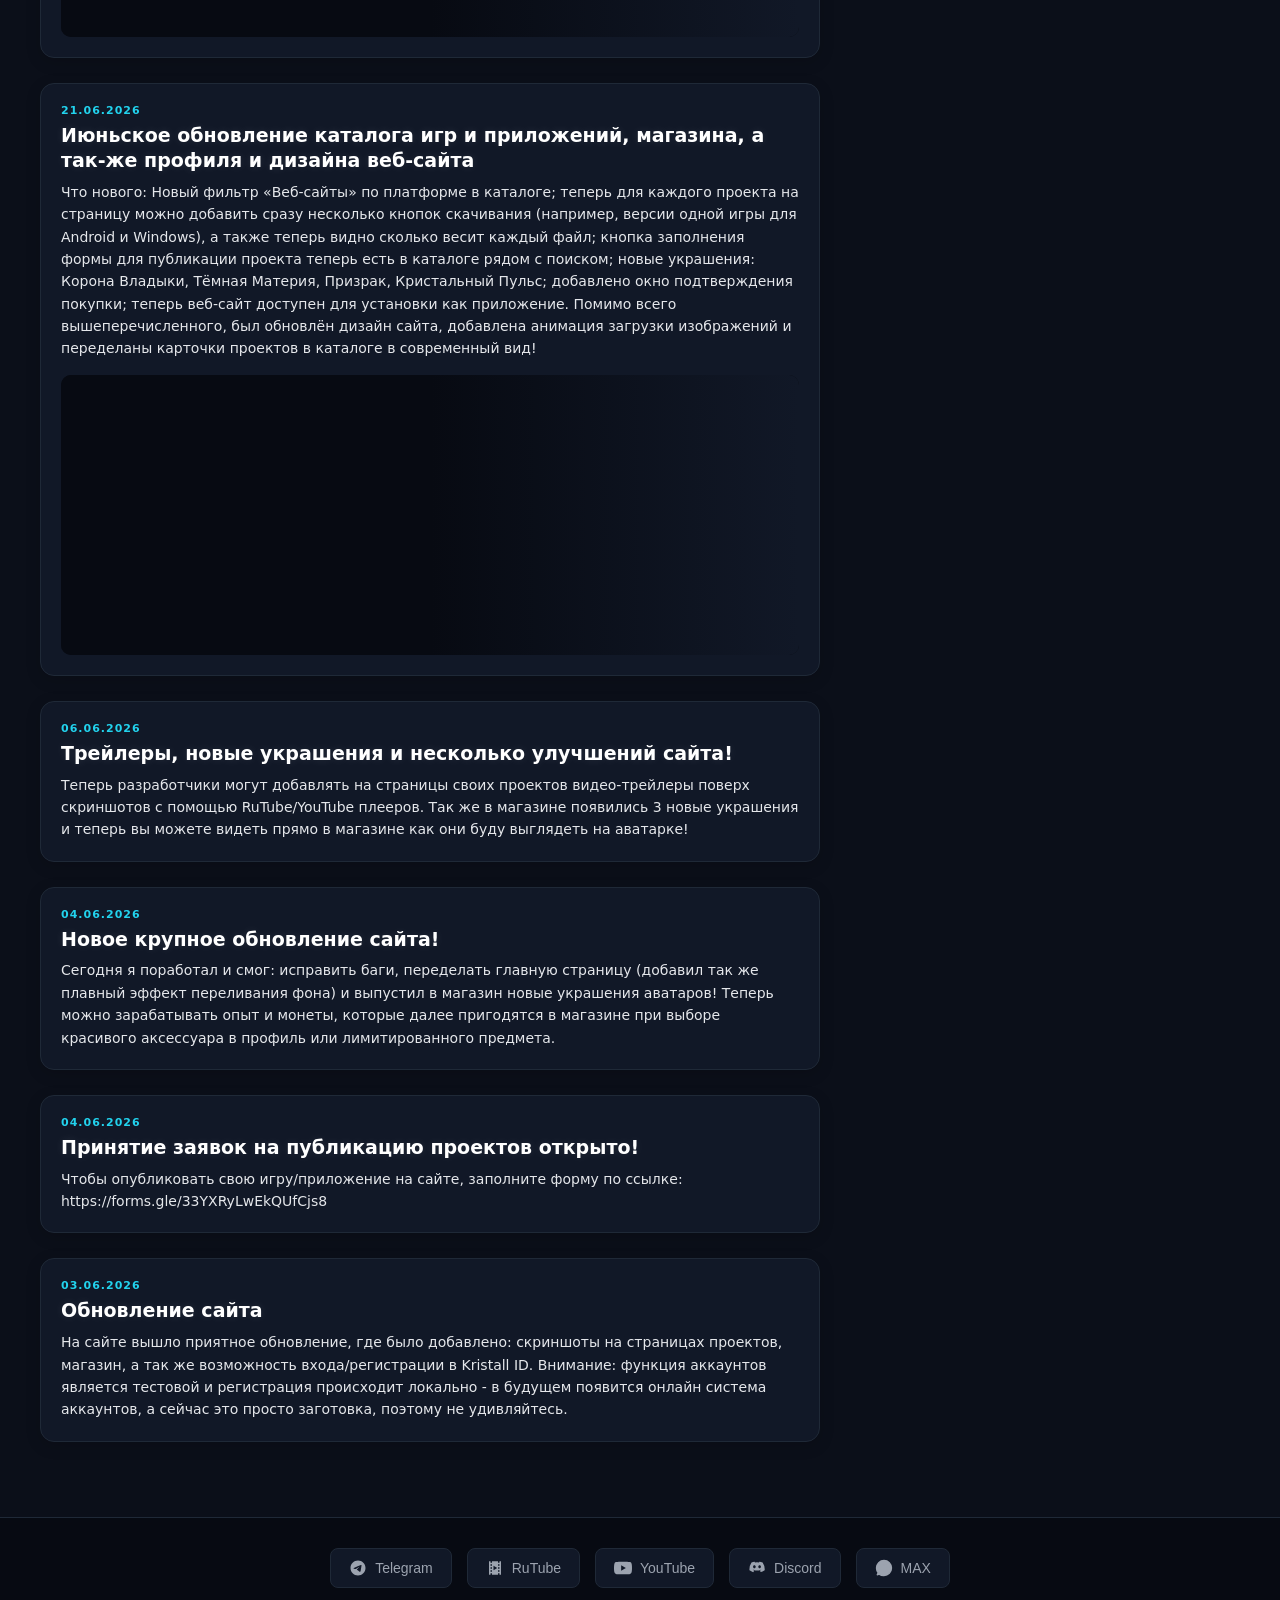
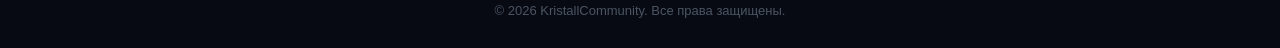
==== commit e6cae4c4: "Update index.html" ====
--- a/index.html
+++ b/index.html
@@ -62,7 +62,7 @@
             
             <!-- ЛЕВАЯ КОЛОНКА: ЛЕНТА НОВОСТЕЙ (Занимает больше места) -->
             <div style="flex: 2; min-width: 300px;">
-                <h2 class="section-title">Свежие события</h2>
+                <h2 class="section-title">Свежие новости</h2>
                 <div id="news-container" class="news-list">
                     <!-- Сюда JS подгрузит новости из news.json -->
                 </div>
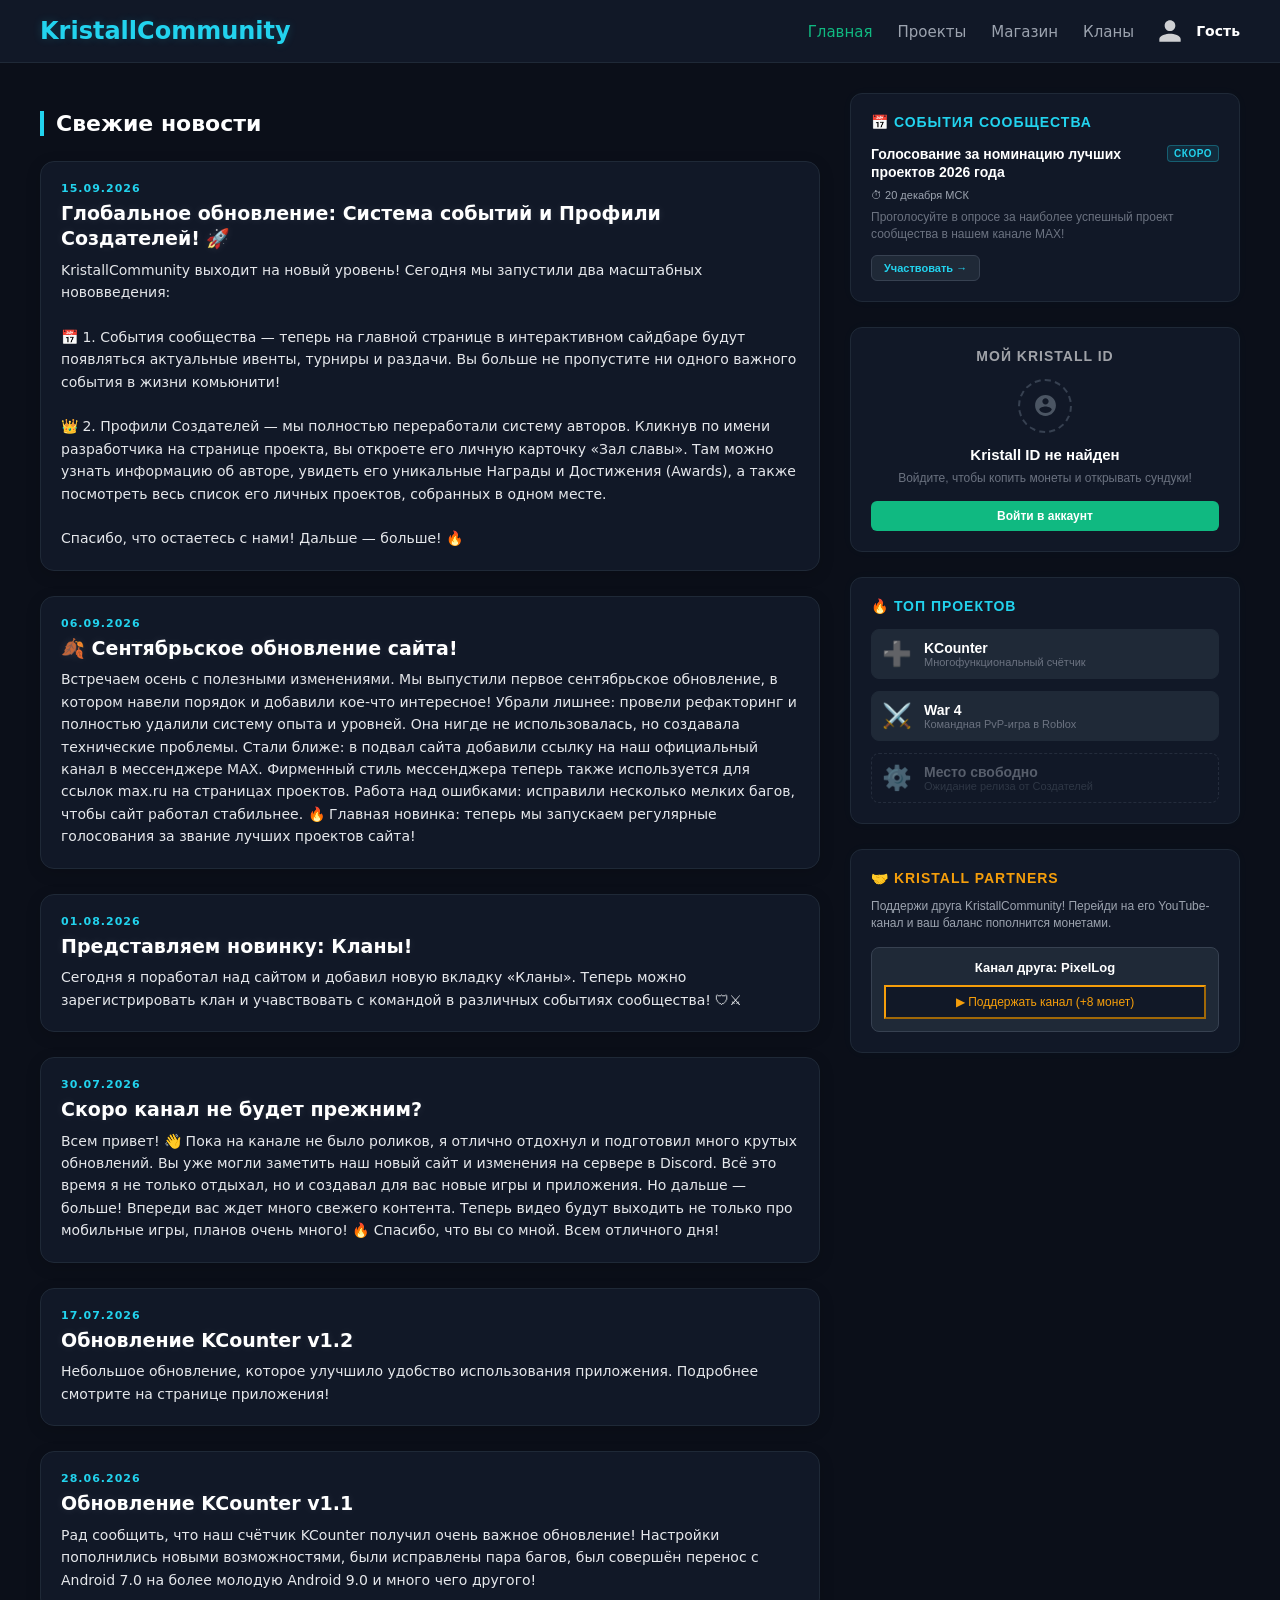
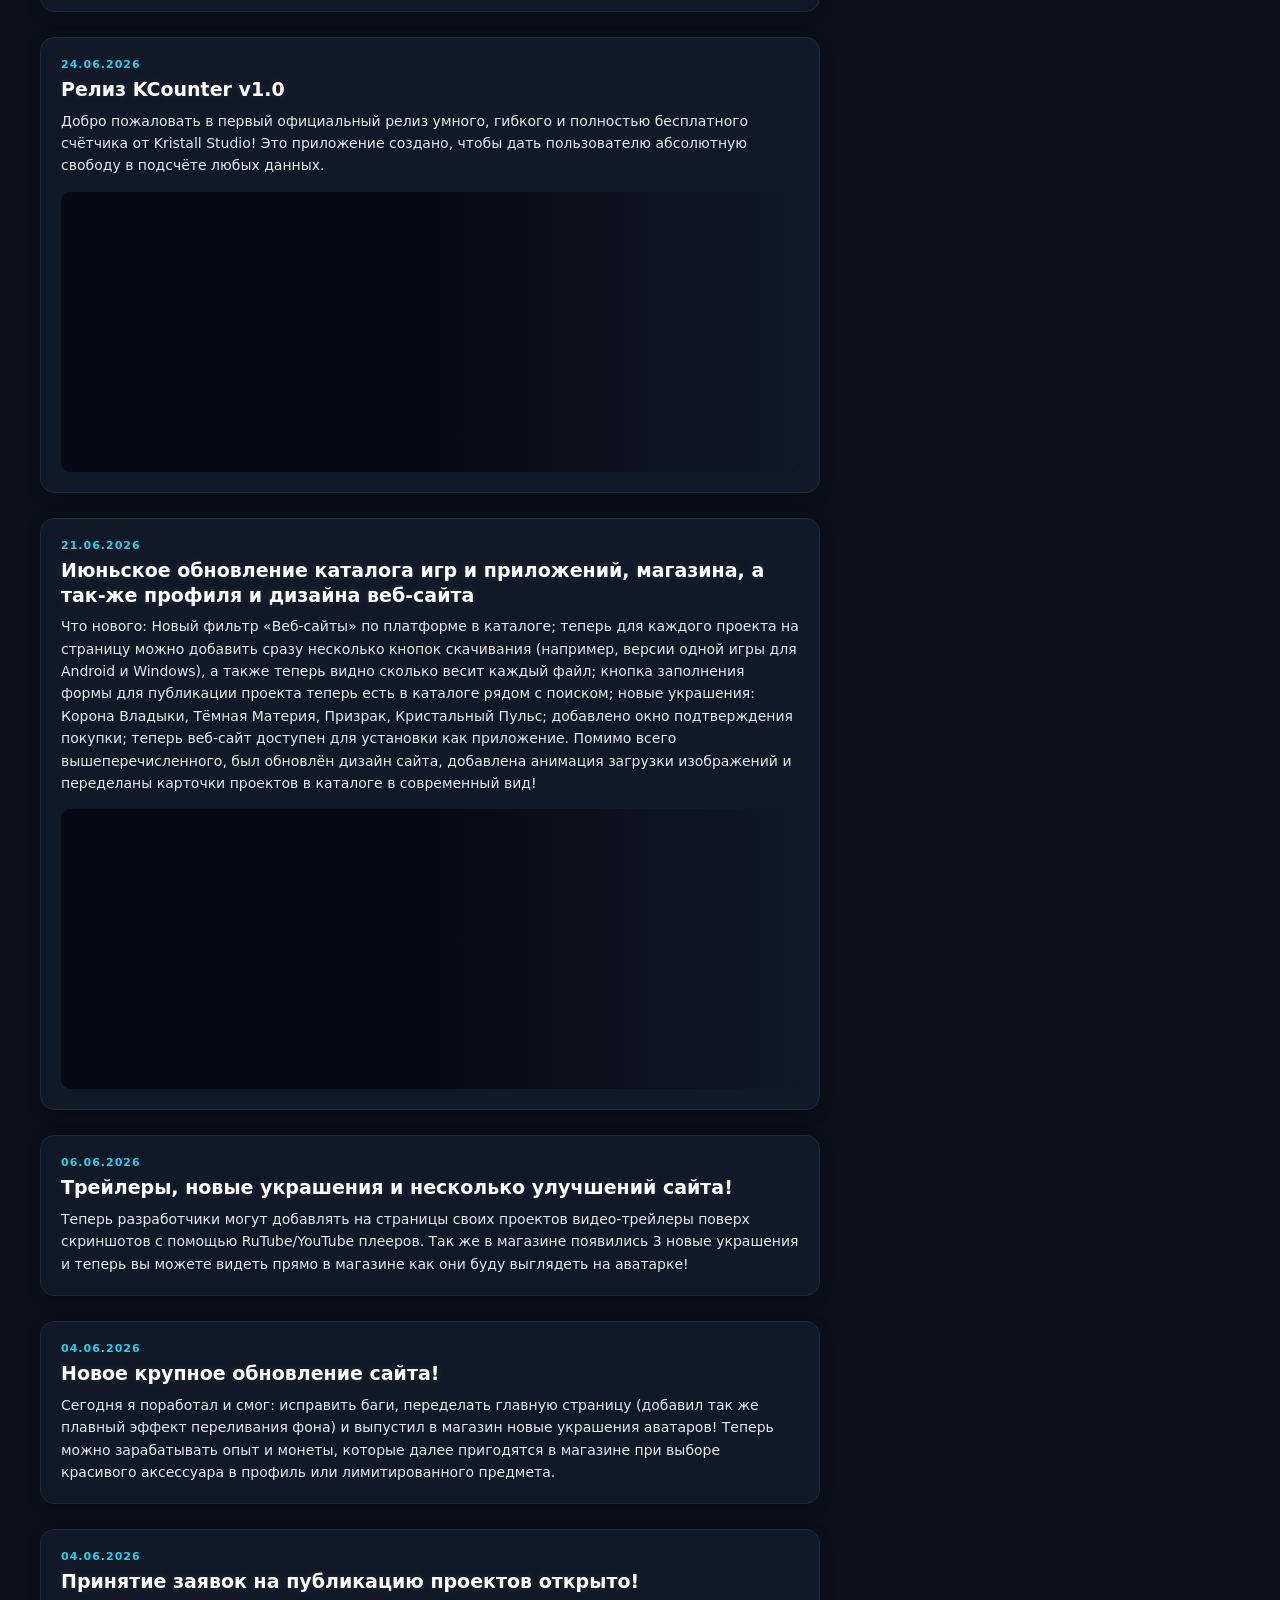
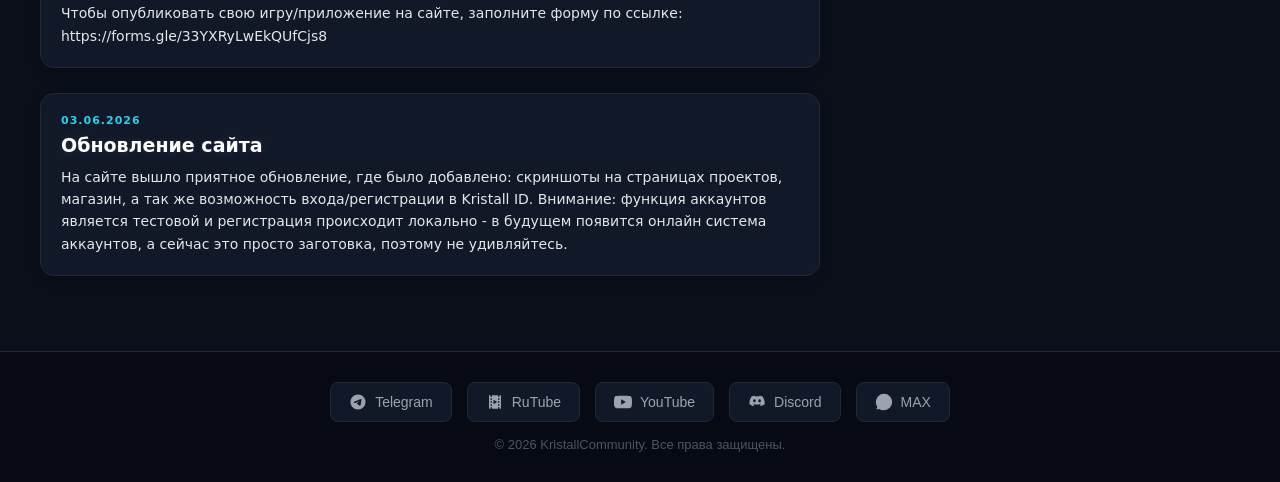
==== commit 4b288158: "Update index.html" ====
--- a/index.html
+++ b/index.html
@@ -4,6 +4,20 @@
     <meta charset="UTF-8">
     <meta name="viewport" content="width=device-width, initial-scale=1.0">
     <title>KristallCommunity</title>
+
+    <!-- СЕО И ИИ МЕТА-ТЕГИ (Опознавательные знаки для роботов и нейросетей) -->
+    <meta name="description" content="Официальная платформа KristallCommunity. Каталог уникальных игр и приложений от независимых Создателей, центр сообщества Kristall, кланы и свежие события канала!">
+    <meta name="keywords" content="KristallCommunity, Kristall ID, Kristall Hub, игры, приложения, маркетплейс виртуальных украшений профиля, кланы, канал Kristall">
+    <meta name="author" content="Kristall Studios">
+    <meta name="robots" content="index, follow"> <!-- Прямая команда роботам: индексировать эту страницу и идти дальше по ссылкам -->
+
+    <!-- ПРОТОКОЛ OPEN GRAPH (Для идеального и красивого отображения ссылки в Telegram, MAX, VK) -->
+    <meta property="og:type" content="website">
+    <meta property="og:title" content="KristallCommunity — Главная хаб-страница сообщества">
+    <meta property="og:description" content="Открывайте для себя новые проекты, соревнуйтесь в рейтинге кланов и участвуйте в ивентах комьюнити!">
+    <meta property="og:image" content="favicon.png"> <!-- Здесь роботы мессенджеров возьмут картинку для превью ссылки -->
+    <meta property="og:site_name" content="KristallCommunity">
+
     <!-- Иконка сайта -->
     <link rel="icon" type="image/png" href="favicon.png" />
     <!-- Подключение стильного файла стилей -->
@@ -59,7 +73,7 @@
     <!-- ГЛАВНЫЙ КОНТЕНТ (ДВУХКОЛОНОЧНЫЙ ХАБ) -->
     <main class="container" style="margin-top: 30px; margin-bottom: 50px;">
         <div style="display: flex; gap: 30px; flex-wrap: wrap;">
-            
+
             <!-- ЛЕВАЯ КОЛОНКА: ЛЕНТА НОВОСТЕЙ (Занимает больше места) -->
             <div style="flex: 2; min-width: 300px;">
                 <h2 class="section-title">Свежие новости</h2>
@@ -71,6 +85,14 @@
             <!-- ПРАВАЯ КОЛОНКА: ИНТЕРАКТИВНЫЙ САЙДБАР -->
             <div style="flex: 1; min-width: 280px; display: flex; flex-direction: column; gap: 25px; font-family: sans-serif;">
                 
+                <!-- БЛОК СОБЫТИЙ СООБЩЕСТВА (Изначально скрыт, появляется только при наличии данных) -->
+                <div id="events-block" style="display: none; background-color: #111827; border: 1px solid #1f2937; border-radius: 12px; padding: 20px; box-shadow: 0 0 15px rgba(34, 211, 238, 0.02); box-sizing: border-box;">
+                    <h3 style="color: #22d3ee; font-size: 14px; margin: 0 0 15px 0; text-transform: uppercase; letter-spacing: 1px; font-weight: bold;">📅 События сообщества</h3>
+                    <div id="events-container" style="display: flex; flex-direction: column; gap: 15px;">
+                        <!-- Сюда JS подставит динамические карточки ивентов -->
+                    </div>
+                </div>
+
                 <!-- БЛОК 1: МИНИ-ПРОФИЛЬ KRISTALL ID -->
                 <div style="background-color: #111827; border: 1px solid #1f2937; border-radius: 12px; padding: 20px; text-align: center; box-shadow: 0 0 15px rgba(34, 211, 238, 0.02);">
                     <h3 style="color: white; font-size: 14px; margin: 0 0 15px 0; text-transform: uppercase; letter-spacing: 1px; opacity: 0.6;">Мой Kristall ID</h3>
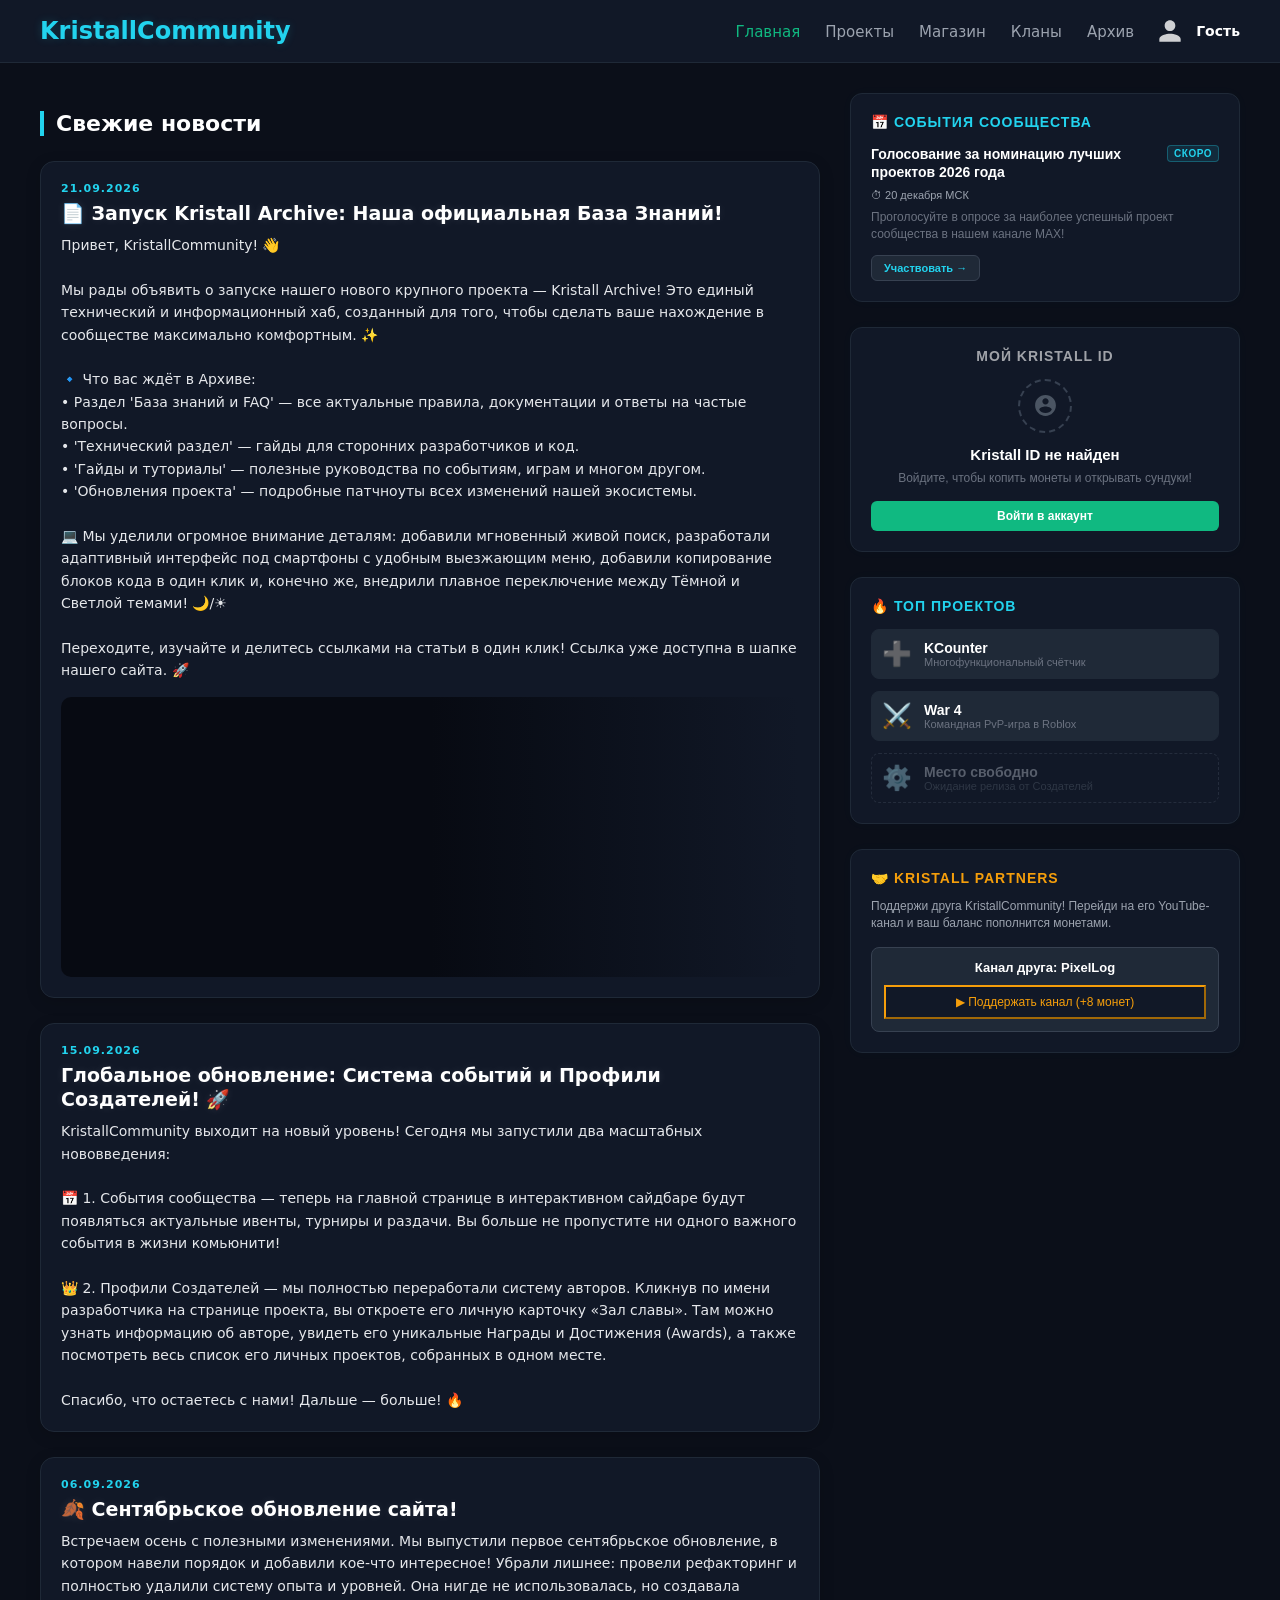
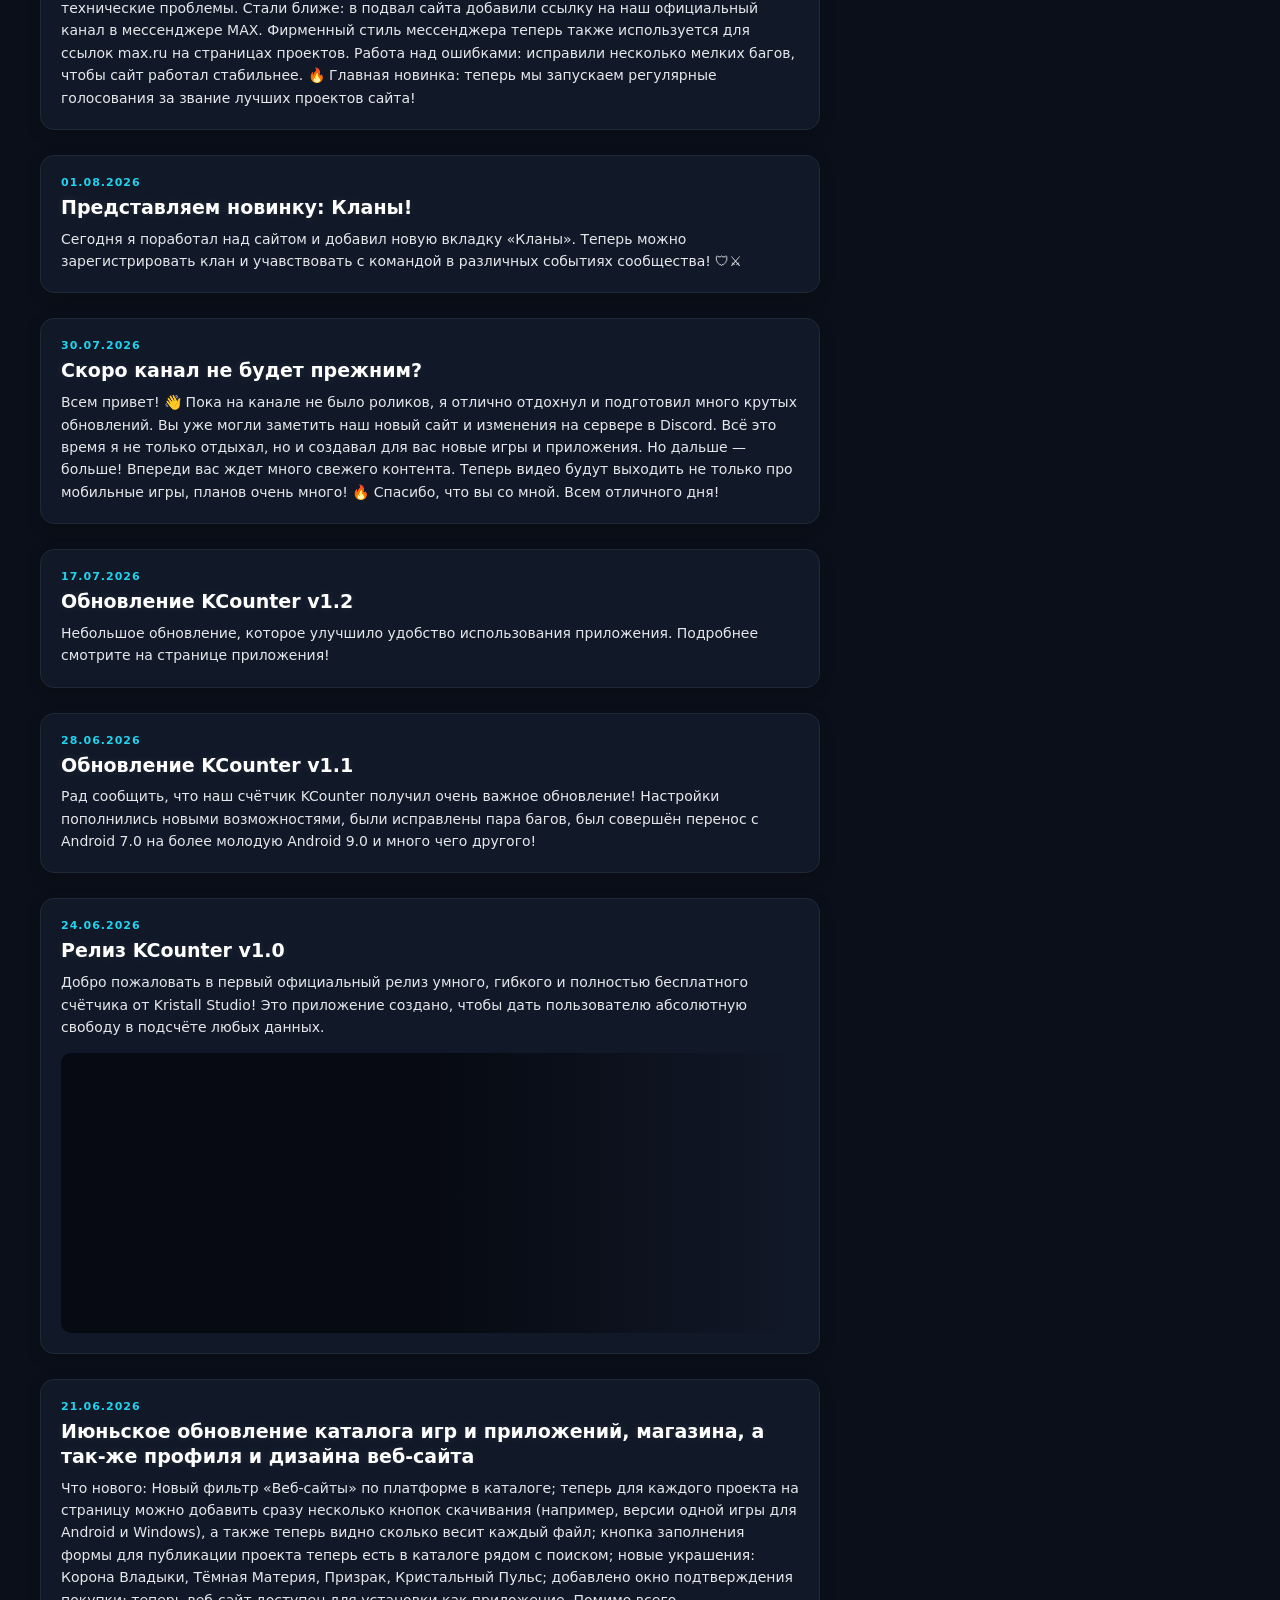
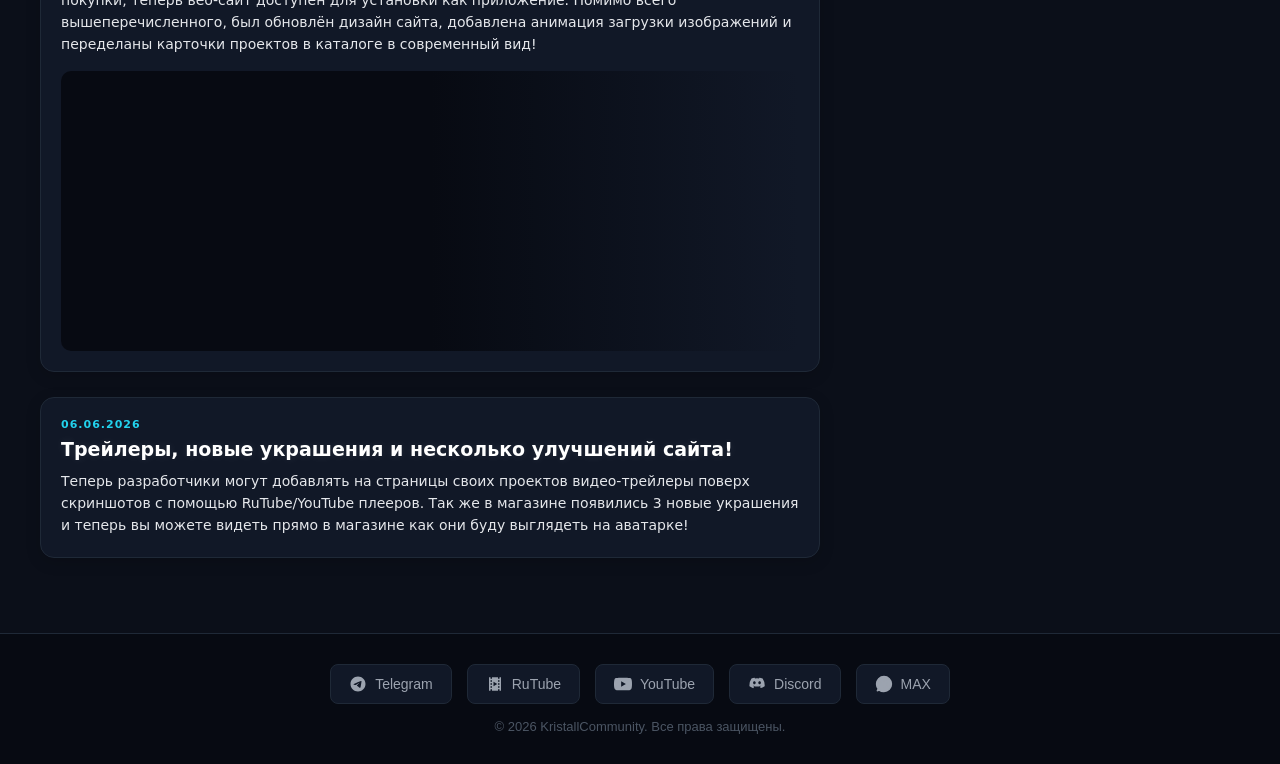
==== commit 5a2913df: "Update index.html" ====
--- a/index.html
+++ b/index.html
@@ -13,9 +13,9 @@
 
     <!-- ПРОТОКОЛ OPEN GRAPH (Для идеального и красивого отображения ссылки в Telegram, MAX, VK) -->
     <meta property="og:type" content="website">
-    <meta property="og:title" content="KristallCommunity — Главная хаб-страница сообщества">
+    <meta property="og:title" content="KristallCommunity — Главная страница сообщества">
     <meta property="og:description" content="Открывайте для себя новые проекты, соревнуйтесь в рейтинге кланов и участвуйте в ивентах комьюнити!">
-    <meta property="og:image" content="favicon.png"> <!-- Здесь роботы мессенджеров возьмут картинку для превью ссылки -->
+    <meta property="og:image" content="preview.png"> <!-- Здесь роботы мессенджеров возьмут картинку для превью ссылки -->
     <meta property="og:site_name" content="KristallCommunity">
 
     <!-- Иконка сайта -->
@@ -50,6 +50,7 @@
                         <li><a href="projects.html">Проекты</a></li>
                         <li><a href="marketplace.html">Магазин</a></li>
                         <li><a href="clans.html">Кланы</a></li>
+                        <li><a href="https://kristallc.github.io/Kristall-Archive/">Архив</a></li>
                     </ul>
                 </nav>
 
--- a/styles.css
+++ b/styles.css
@@ -1,18 +1,30 @@
-/* Базовые сбросы */
+/* ==========================================================================
+   1. БАЗОВЫЕ СБРОСЫ И ГЛОБАЛЬНЫЕ СТИЛИ ФОНА
+   ========================================================================== */
 body {
     background-color: #0b0f19;
     color: #e5e7eb;
     font-family: 'Segoe UI', system-ui, sans-serif;
     margin: 0;
     padding: 0;
-}
+    animation: spaceGlow 15s ease-in-out infinite alternate;
+}
+
 .container {
     max-width: 1200px;
     margin: 0 auto;
     padding: 0 20px;
 }
 
-/* Шапка сайта */
+@keyframes spaceGlow {
+    0% { background-color: #0b0f19; }
+    50% { background-color: #0a0d14; box-shadow: inset 0 0 100px rgba(34, 211, 238, 0.02); }
+    100% { background-color: #0d0914; box-shadow: inset 0 0 100px rgba(168, 85, 247, 0.01); }
+}
+
+/* ==========================================================================
+   2. ШАПКА САЙТА И МЕНЮ НАВИГАЦИИ (ПК-ВЕРСИЯ)
+   ========================================================================== */
 header {
     background-color: #111827;
     border-bottom: 1px solid #1f2937;
@@ -21,11 +33,13 @@
     top: 0;
     z-index: 100;
 }
+
 .header-wrapper {
     display: flex;
     justify-content: space-between;
     align-items: center;
 }
+
 .logo {
     font-size: 24px;
     font-weight: bold;
@@ -33,6 +47,7 @@
     text-decoration: none;
     text-shadow: 0 0 10px rgba(34, 211, 238, 0.2);
 }
+
 nav ul {
     list-style: none;
     display: flex;
@@ -40,6 +55,7 @@
     margin: 0;
     padding: 0;
 }
+
 nav a {
     color: #9ca3af;
     text-decoration: none;
@@ -47,11 +63,12 @@
     font-size: 15px;
     transition: color 0.3s;
 }
+
 nav a:hover, nav a.active {
     color: #10b981;
 }
 
-/* Кнопка бургера (скрыта на ПК) */
+/* Кнопка бургера (Общие базовые стили) */
 .burger-menu {
     display: none;
     flex-direction: column;
@@ -64,6 +81,7 @@
     padding: 0;
     z-index: 110;
 }
+
 .burger-menu span {
     width: 100%;
     height: 2px;
@@ -71,7 +89,7 @@
     transition: all 0.3s ease;
 }
 
-/* Заготовка под аватар профиля в мобильном меню */
+/* Мобильный профиль внутри шторки меню */
 .menu-profile {
     display: none;
     align-items: center;
@@ -80,6 +98,7 @@
     border-bottom: 1px solid #1f2937;
     margin-bottom: 25px;
 }
+
 .menu-avatar {
     width: 45px;
     height: 45px;
@@ -87,79 +106,31 @@
     border: 2px solid #22d3ee;
     object-fit: cover;
 }
+
 .menu-username {
     font-weight: bold;
     color: white;
     font-size: 16px;
 }
 
-/* =======================================================
-   АДАПТИВНОСТЬ ДЛЯ СМАРТФОНОВ (Экраны меньше 768px)
-   ======================================================= */
-@media (max-width: 768px) {
-    .burger-menu {
-        display: flex; /* Показываем 3 полоски на смартфонах */
-    }
-
-    /* Превращаем навигацию в скрытую шторку справа */
-    nav {
-        position: fixed;
-        top: 0;
-        right: -100%; /* Полностью прячем за правый край экрана */
-        width: 260px;
-        height: 100%;
-        background-color: #111827;
-        border-left: 1px solid #1f2937;
-        box-shadow: -10px 0 30px rgba(0, 0, 0, 0.5);
-        padding: 80px 24px 24px 24px;
-        box-sizing: border-box;
-        transition: right 0.3s cubic-bezier(0.4, 0, 0.2, 1); /* Плавное выезжание */
-        z-index: 105;
-    }
-
-    /* Класс, который JS добавит при клике на бургер */
-    nav.open {
-        right: 0; /* Меню выезжает на экран */
-    }
-
-    nav ul {
-        flex-direction: column; /* Ссылки встают друг под друга */
-        gap: 20px;
-    }
-
-    nav a {
-        font-size: 18px; /* Увеличиваем ссылки, чтобы по ним было легко тапать пальцем */
-        display: block;
-    }
-
-    .menu-profile {
-        display: flex; /* Показываем аватарку только внутри шторки на мобилках */
-    }
-
-    /* Анимация бургера: превращаем 3 полоски в красивый крестик X */
-    .burger-menu.open span:nth-child(1) {
-        transform: rotate(45deg) translate(5px, 6px);
-    }
-    .burger-menu.open span:nth-child(2) {
-        opacity: 0;
-        transform: translateX(-10px);
-    }
-    .burger-menu.open span:nth-child(3) {
-        transform: rotate(-45deg) translate(5px, -6px);
-    }
-}
-
-/* Баннер приветствия */
+/* ==========================================================================
+   3. ГЛАВНЫЙ МАКЕТ ХАБА, БАННЕРЫ И СЕКЦИИ
+   ========================================================================== */
 .hero {
     text-align: center;
     padding: 50px 0;
     background: linear-gradient(180deg, #111827 0%, #0b0f19 100%);
 }
+
 .hero h1 {
     font-size: 40px;
     margin-bottom: 10px;
 }
-.hero h1 span { color: #22d3ee; }
+
+.hero h1 span { 
+    color: #22d3ee; 
+}
+
 .hero p {
     color: #9ca3af;
     max-width: 600px;
@@ -168,13 +139,13 @@
     line-height: 1.6;
 }
 
-/* Двухколоночный макет (Игры слева, Новости справа) */
 .main-layout {
     display: flex;
     gap: 40px;
     margin-top: 30px;
     margin-bottom: 60px;
 }
+
 .projects-section { flex: 2; }
 .news-section { flex: 1; min-width: 300px; }
 
@@ -186,35 +157,48 @@
     margin-bottom: 25px;
 }
 
-/* Мощные карточки игр */
 .grid {
     display: grid;
     grid-template-columns: repeat(auto-fill, minmax(280px, 1fr));
     gap: 20px;
 }
-.game-card {
-    background-color: #1f2937;
-    border: 1px solid #374151;
-    border-radius: 10px;
-    padding: 20px;
-    text-decoration: none;
+
+/* ==========================================================================
+   4. СОВРЕМЕННЫЕ КАРТОЧКИ ПРОЕКТОВ (STEAM STYLE)
+   ========================================================================== */
+.project-card {
+    display: flex;
+    flex-direction: column;
+    justify-content: flex-start;
+    align-items: stretch;
+    overflow: hidden;
+    padding: 0 !important;
+    background: #111827 !important;
+    border: 1px solid #1f2937 !important;
+    border-radius: 12px !important;
+    text-decoration: none !important;
     color: inherit;
-    display: flex;
-    flex-direction: column;
-    justify-content: space-between;
-    transition: all 0.3s ease;
-}
-.game-card:hover {
-    transform: translateY(-4px);
-    border-color: #10b981;
-    box-shadow: 0 8px 25px rgba(16, 185, 129, 0.15);
-}
+    transition: border-color 0.25s, box-shadow 0.25s, transform 0.25s !important;
+}
+
+.project-card:hover {
+    transform: translateY(-5px) !important;
+    box-shadow: 0 12px 25px rgba(34, 211, 238, 0.15) !important;
+    border-color: #22d3ee !important;
+}
+
+.project-card:hover .card-cover-img {
+    transform: scale(1.06) !important;
+}
+
 .card-header {
     display: flex;
     justify-content: space-between;
     align-items: center;
 }
+
 .card-header h3 { margin: 0; color: white; font-size: 18px; }
+
 .badge {
     background-color: #10b981;
     color: white;
@@ -223,128 +207,162 @@
     font-size: 11px;
     font-weight: bold;
 }
+
 .card-desc { color: #9ca3af; font-size: 14px; line-height: 1.5; margin: 15px 0; }
 .card-footer { color: #22d3ee; font-size: 13px; text-align: right; font-weight: 500; }
 
-/* Дизайн блока новостей */
+/* Особое золотое премиум-выделение для Избранных проектов */
+.project-card.is-featured {
+    border-color: rgba(245, 158, 11, 0.4) !important;
+    box-shadow: 0 0 15px rgba(245, 158, 11, 0.05);
+    position: relative;
+}
+
+/* При наведении золотая карточка начинает сиять в полную силу */
+.project-card.is-featured:hover {
+    border-color: #f59e0b !important;
+    box-shadow: 0 12px 25px rgba(245, 158, 11, 0.25) !important;
+}
+
+/* Превращаем "ТОП" в парящий ярлык поверх обложки в стиле Steam */
+.featured-badge {
+    position: absolute;
+    top: 10px;
+    left: 10px;
+    z-index: 10;
+    background: linear-gradient(135deg, #f59e0b 0%, #d97706 100%) !important;
+    color: #111827 !important;
+    padding: 4px 10px;
+    border-radius: 6px;
+    font-size: 10px;
+    font-weight: 900;
+    text-transform: uppercase;
+    letter-spacing: 1px;
+    box-shadow: 0 4px 12px rgba(245, 158, 11, 0.5);
+}
+
+/* ИСПРАВЛЕНО: Меняем цвет "Подробнее" у золотых карточек для идеального сочетания */
+.project-card.is-featured .card-footer {
+    color: #f59e0b !important;
+}
+
+/* ==========================================================================
+   5. ИНТЕРФЕЙС УМНОЙ ЛЕНТЫ НОВОСТЕЙ С КОЛЛАЖАМИ КАРТИНОК
+   ========================================================================== */
 .news-container {
     display: flex;
     flex-direction: column;
     gap: 15px;
 }
+
 .news-item {
     background-color: #111827;
     border: 1px solid #1f2937;
-    border-radius: 8px;
-    padding: 15px;
+    border-radius: 14px;
+    padding: 20px;
+    margin-bottom: 25px !important;
+    box-shadow: 0 4px 15px rgba(0, 0, 0, 0.15);
+    transition: transform 0.2s ease, border-color 0.2s ease;
     animation: slideIn 0.3s ease;
 }
-.news-date { font-size: 11px; color: #10b981; font-weight: bold; }
-.news-title { font-size: 15px; color: white; margin: 5px 0; font-weight: 600; }
-.news-text { font-size: 13px; color: #9ca3af; margin: 0; line-height: 1.4; }
+
+.news-item:hover {
+    border-color: #22d3ee;
+    transform: translateY(-2px);
+}
+
+.news-item .news-title {
+    color: #ffffff !important;
+    font-size: 19px !important;
+    font-weight: 700 !important;
+    text-shadow: 0 0 10px rgba(255, 255, 255, 0.1);
+}
+
+.news-item .news-text {
+    color: #e5e7eb !important;
+    font-size: 14px !important;
+    line-height: 1.6 !important;
+}
+
+.news-item .news-date {
+    color: #22d3ee !important;
+    font-size: 11px !important;
+    letter-spacing: 1px;
+    margin-bottom: 6px !important;
+}
 
 @keyframes slideIn {
     from { opacity: 0; transform: translateY(-10px); }
     to { opacity: 1; transform: translateY(0); }
 }
 
-/* Подвал */
-footer {
+/* Сетка изображений для новостного коллажа */
+.news-images-grid {
+    display: grid;
+    gap: 8px;
+    margin-top: 15px;
+    border-radius: 10px;
+    overflow: hidden;
+    width: 100%;
+}
+
+.news-images-grid.count-1 { grid-template-columns: 1fr; }
+.news-images-grid.count-2 { grid-template-columns: 1fr 1fr; }
+.news-images-grid.count-3 { grid-template-columns: 2fr 1fr; grid-template-rows: 120px 120px; }
+.news-images-grid.count-4 { grid-template-columns: 1fr 1fr; grid-template-rows: 120px 120px; }
+
+.news-images-grid.count-3 .news-img-wrapper:nth-child(1) {
+    grid-row: span 2;
+    height: 248px;
+}
+
+.news-img-wrapper {
+    position: relative;
+    width: 100%;
+    height: 180px;
     background-color: #070a12;
-    border-top: 1px solid #1f2937;
-    padding: 20px 0;
-    text-align: center;
-    color: #4b5563;
-    font-size: 13px;
-}
-
-/* Адаптивность для телефонов */
-@media (max-width: 768px) {
-    .main-layout { flex-direction: column; }
-    .hero h1 { font-size: 30px; }
-}
-
-/* Кнопка бургера */
-.burger-menu {
-    display: none;
-    flex-direction: column;
-    justify-content: space-between;
-    width: 24px;
-    height: 18px;
-    background: transparent;
-    border: none;
+    overflow: hidden;
+}
+
+.news-images-grid.count-1 .news-img-wrapper {
+    height: 280px;
+}
+
+.news-img-item {
+    width: 100%;
+    height: 100%;
+    object-fit: cover;
+    display: block;
     cursor: pointer;
-    padding: 0;
-    z-index: 100;
-}
-.burger-menu span {
-    width: 100%;
-    height: 2px;
-    background-color: white;
-    transition: all 0.3s ease;
-}
-
-/* Блок профиля в меню (скрыт на ПК) */
-.menu-profile {
-    display: none;
-    align-items: center;
-    gap: 12px;
-    padding-bottom: 20px;
-    border-bottom: 1px solid #1f2937;
-    margin-bottom: 20px;
-}
-.menu-avatar {
-    width: 40px;
-    height: 40px;
-    border-radius: 50%;
-    border: 2px solid #22d3ee;
-    object-fit: cover;
-}
-.menu-username {
-    font-weight: bold;
-    color: white;
-}
-
-/* Адаптивность для мобильных устройств */
-@media (max-width: 768px) {
-    .burger-menu {
-        display: flex; /* Показываем полоски на телефонах */
-    }
-
-    nav {
-        position: fixed;
-        top: 0;
-        right: -100%; /* Прячем меню за правый экран */
-        width: 250px;
-        height: 100%;
-        background-color: #111827;
-        box-shadow: -5px 0 15px rgba(0,0,0,0.5);
-        padding: 80px 20px 20px 20px;
-        box-sizing: border-box;
-        transition: right 0.3s ease;
-        z-index: 99;
-    }
-
-    nav.open {
-        right: 0; /* Выезжает при добавлении класса .open */
-    }
-
-    nav ul {
-        flex-direction: column; /* Ссылки встают в столбик */
-        gap: 20px;
-    }
-
-    .menu-profile {
-        display: flex; /* Показываем аватарку в меню на мобилках */
-    }
-}
-/* Стили для строки поиска при фокусе */
+    opacity: 0;
+    transition: opacity 0.3s ease-in-out, transform 0.3s ease;
+}
+
+.news-img-item:hover {
+    transform: scale(1.03);
+}
+
+/* Скелетоны мерцания */
+.skeleton-shimmer {
+    background: linear-gradient(90deg, #070a12 25%, #111827 50%, #070a12 75%);
+    background-size: 200% 100%;
+    animation: shimmer-wave 1.5s infinite linear;
+}
+
+@keyframes shimmer-wave {
+    0% { background-position: 200% 0; }
+    100% { background-position: -200% 0; }
+}
+
+/* ==========================================================================
+   6. ПОИСК, ФИЛЬТРЫ И ДИНАМИЧЕСКИЕ ТОАСТЫ-УВЕДОМЛЕНИЯ
+   ========================================================================== */
 #search-input:focus {
     border-color: #22d3ee !important;
     box-shadow: 0 0 10px rgba(34, 211, 238, 0.2);
-}
-
-/* Красивые неоновые кнопки фильтров */
+    outline: none;
+}
+
 .filter-btn {
     background-color: #111827;
     border: 1px solid #374151;
@@ -356,10 +374,12 @@
     cursor: pointer;
     transition: all 0.2s ease;
 }
+
 .filter-btn:hover {
     color: white;
     border-color: #9ca3af;
 }
+
 .filter-btn.active {
     background-color: #1f2937;
     color: #22d3ee;
@@ -367,141 +387,13 @@
     box-shadow: 0 0 12px rgba(34, 211, 238, 0.15);
 }
 
-/* КРАСИВОЕ МОДАЛЬНОЕ ОКНО КРИСТАЛЛ ID */
-.modal-overlay {
-    position: fixed;
-    top: 0;
-    left: 0;
-    width: 100%;
-    height: 100%;
-    background-color: rgba(11, 15, 25, 0.8);
-    backdrop-filter: blur(8px); /* Крутое размытие заднего плана */
-    display: flex;
-    justify-content: center;
-    align-items: center;
-    z-index: 200;
-}
-.modal-content {
-    background-color: #111827;
-    border: 1px solid #374151;
-    border-radius: 12px;
-    padding: 30px;
-    width: 100%;
-    max-width: 400px;
-    position: relative;
-    box-shadow: 0 0 25px rgba(34, 211, 238, 0.15);
-    box-sizing: border-box;
-}
-.modal-close {
-    position: absolute;
-    top: 15px;
-    right: 15px;
-    background: transparent;
-    border: none;
-    color: #9ca3af;
-    font-size: 24px;
-    cursor: pointer;
-}
-.modal-close:hover { color: #ef4444; }
-
-/* Переключатели Вход / Регистрация */
-.modal-tabs {
-    display: flex;
-    gap: 15px;
-    margin-bottom: 25px;
-    border-bottom: 1px solid #1f2937;
-    padding-bottom: 10px;
-}
-.tab-btn {
-    background: transparent;
-    border: none;
-    color: #9ca3af;
-    font-size: 16px;
-    font-weight: 600;
-    cursor: pointer;
-    padding: 5px 10px;
-    transition: all 0.3s ease;
-}
-.tab-btn.active {
-    color: #22d3ee;
-    border-bottom: 2px solid #22d3ee;
-}
-
-/* Настройки полей ввода */
-.auth-form {
-    display: flex;
-    flex-direction: column;
-    gap: 15px;
-}
-.auth-form input {
-    padding: 12px;
-    background-color: #1f2937;
-    border: 1px solid #374151;
-    color: white;
-    border-radius: 6px;
-    font-size: 14px;
-    outline: none;
-    transition: border-color 0.3s;
-}
-.auth-form input:focus {
-    border-color: #22d3ee;
-    box-shadow: 0 0 10px rgba(34, 211, 238, 0.2);
-}
-.auth-submit-btn {
-    background-color: #10b981;
-    color: white;
-    border: none;
-    padding: 12px;
-    border-radius: 6px;
-    font-weight: bold;
-    font-size: 15px;
-    cursor: pointer;
-    transition: all 0.2s ease;
-}
-.auth-submit-btn:hover {
-    background-color: #059669;
-    box-shadow: 0 0 15px rgba(16, 185, 129, 0.3);
-}
-
-/* Адаптивное управление отображением профилей */
-@media (min-width: 769px) {
-    .mobile-profile-block {
-        display: none !important; /* На ПК мобильный блок намертво скрыт */
-    }
-}
-
-@media (max-width: 768px) {
-    .pc-profile-block {
-        display: none !important; /* На смартфонах ПК-блок полностью исчезает */
-    }
-    .mobile-profile-block {
-        display: flex !important; /* Внутри шторки на телефонах блок плавно появляется */
-    }
-}
-
-/* ЭФФЕКТЫ ДЛЯ КНОПОК НАГРАД */
-#btn-daily-bonus:hover {
-    background-color: #10b981 !important;
-    color: #111827 !important;
-    box-shadow: 0 0 15px #10b981 !important;
-}
-#btn-lucky-chest:hover {
-    background-color: #f59e0b !important;
-    color: #111827 !important;
-    box-shadow: 0 0 15px #f59e0b !important;
-}
-
-/* МЯГКАЯ ГЕЙМЕРСКАЯ АНИМАЦИЯ ФОНА САЙТА */
-body {
-    animation: spaceGlow 15s ease-in-out infinite alternate;
-}
-@keyframes spaceGlow {
-    0% { background-color: #0b0f19; }
-    50% { background-color: #0a0d14; box-shadow: inset 0 0 100px rgba(34, 211, 238, 0.02); } /* Едва заметный циановый отлив */
-    100% { background-color: #0d0914; box-shadow: inset 0 0 100px rgba(168, 85, 247, 0.01); } /* Едва заметный фиолетовый отлив */
-}
-
-/* ФИРМЕННЫЕ ВСПОЛЫВАЮЩИЕ УВЕДОМЛЕНИЯ KRISTALL (БЕЗ ALERT) */
+.add-project-btn:hover {
+    border-color: #22d3ee !important;
+    background-color: #111827 !important;
+    box-shadow: 0 0 15px rgba(34, 211, 238, 0.25) !important;
+    transform: scale(1.05);
+}
+
 #kristall-toast {
     position: fixed;
     top: -100px;
@@ -522,153 +414,208 @@
     align-items: center;
     gap: 10px;
 }
+
 #kristall-toast.show {
-    top: 25px; /* Выезжает сверху */
-}
-
-/* Стиль для современной кнопки-плюса */
-.add-project-btn:hover {
-    border-color: #22d3ee !important;
-    background-color: #111827 !important;
-    box-shadow: 0 0 15px rgba(34, 211, 238, 0.25) !important;
-    transform: scale(1.05);
-}
-
-/* Добавим легкий фокус для инпута, чтобы сочетался */
-#search-input:focus {
-    border-color: #374151;
-    box-shadow: 0 0 10px rgba(255, 255, 255, 0.02);
-}
-
-/* Эффект мерцания Skeleton Shimmer для скриншотов */
-.skeleton-shimmer {
-    background: linear-gradient(90deg, #070a12 25%, #111827 50%, #070a12 75%);
-    background-size: 200% 100%;
-    animation: shimmer-wave 1.5s infinite linear;
-}
-
-@keyframes shimmer-wave {
-    0% { background-position: 200% 0; }
-    100% { background-position: -200% 0; }
-}
-
-/* ==========================================================================
-   СОВРЕМЕННЫЕ КАРТОЧКИ КАТАЛОГА KRISTALL COMMUNITY (STEAM STYLE)
-   ========================================================================== */
-.game-card {
-    display: flex;
-    flex-direction: column;
-    justify-content: flex-start;
-    align-items: stretch;
-    overflow: hidden;
-    padding: 0 !important;
-    background: #111827 !important;
-    border: 1px solid #1f2937 !important;
-    border-radius: 12px !important;
-    text-decoration: none !important;
-    transition: border-color 0.25s, box-shadow 0.25s, transform 0.25s !important;
-}
-
-/* Эффект наведения на всю карточку */
-.game-card:hover {
-    transform: translateY(-5px) !important;
-    box-shadow: 0 12px 25px rgba(34, 211, 238, 0.15) !important;
-    border-color: #22d3ee !important;
-}
-
-/* Плавное приближение картинки-обложки при наведении */
-.game-card:hover .card-cover-img {
-    transform: scale(1.06) !important;
-}
-
-/* ==========================================================================
-   УМНАЯ ЛЕНТА НОВОСТЕЙ С КОЛЛАЖАМИ КАРТИНОК
-   ========================================================================== */
-
-/* Сама новостная карточка: добавляем "дышащие" отступы */
-.news-item {
-    background-color: #111827;
-    border: 1px solid #1f2937;
-    border-radius: 14px;
-    padding: 20px;
-    margin-bottom: 25px !important; /* Увеличили отступ, чтобы новости не лепились */
-    box-shadow: 0 4px 15px rgba(0, 0, 0, 0.15);
-    transition: transform 0.2s ease, border-color 0.2s ease;
-}
-
-.news-item:hover {
-    border-color: #22d3ee;
-    transform: translateY(-2px);
-}
-
-/* Общий контейнер для коллажа картинок */
-.news-images-grid {
-    display: grid;
-    gap: 8px;
-    margin-top: 15px;
-    border-radius: 10px;
-    overflow: hidden; /* Скругляем углы всему коллажу сразу */
-    width: 100%;
-}
-
-/* Логика изменения сетки в зависимости от количества картинок */
-.news-images-grid.count-1 { grid-template-columns: 1fr; }
-.news-images-grid.count-2 { grid-template-columns: 1fr 1fr; }
-.news-images-grid.count-3 { grid-template-columns: 2fr 1fr; grid-template-rows: 120px 120px; }
-.news-images-grid.count-4 { grid-template-columns: 1fr 1fr; grid-template-rows: 120px 120px; }
-
-/* Специфичное выравнивание для 3-х картинок (одна большая слева, две маленькие справа) */
-.news-images-grid.count-3 .news-img-wrapper:nth-child(1) {
-    grid-row: span 2;
-    height: 248px;
-}
-
-/* Обертка для каждой отдельной картинки, чтобы работали скелетоны мерцания */
-.news-img-wrapper {
-    position: relative;
-    width: 100%;
-    height: 180px; /* Дефолтная высота для 1 и 2 картинок */
-    background-color: #070a12;
-    overflow: hidden;
-}
-
-/* Если картинка одна — делаем её повыше и сочнее */
-.news-images-grid.count-1 .news-img-wrapper {
-    height: 280px;
-}
-
-/* Сами изображения внутри коллажа */
-.news-img-item {
+    top: 25px;
+}
+
+#btn-daily-bonus:hover {
+    background-color: #10b981 !important;
+    color: #111827 !important;
+    box-shadow: 0 0 15px #10b981 !important;
+}
+
+#btn-lucky-chest:hover {
+    background-color: #f59e0b !important;
+    color: #111827 !important;
+    box-shadow: 0 0 15px #f59e0b !important;
+}
+
+/* ==========================================================================
+   7. МОДАЛЬНЫЕ ОКНА И АВТОРИЗАЦИЯ (KRISTALL ID)
+   ========================================================================== */
+.modal-overlay {
+    position: fixed;
+    top: 0;
+    left: 0;
     width: 100%;
     height: 100%;
-    object-fit: cover;
-    display: block;
+    background-color: rgba(11, 15, 25, 0.8);
+    backdrop-filter: blur(8px);
+    display: flex;
+    justify-content: center;
+    align-items: center;
+    z-index: 200;
+}
+
+.modal-content {
+    background-color: #111827;
+    border: 1px solid #374151;
+    border-radius: 12px;
+    padding: 30px;
+    width: 100%;
+    max-width: 400px;
+    position: relative;
+    box-shadow: 0 0 25px rgba(34, 211, 238, 0.15);
+    box-sizing: border-box;
+}
+
+.modal-close {
+    position: absolute;
+    top: 15px;
+    right: 15px;
+    background: transparent;
+    border: none;
+    color: #9ca3af;
+    font-size: 24px;
     cursor: pointer;
-    opacity: 0;
-    transition: opacity 0.3s ease-in-out, transform 0.3s ease;
-}
-
-.news-img-item:hover {
-    transform: scale(1.03);
-}
-
-/* Возвращаем сочные краски тексту внутри новостей */
-.news-item .news-title {
-    color: #ffffff !important;         /* Кристально белый цвет для заголовка */
-    font-size: 19px !important;        /* Немного увеличим для солидности */
-    font-weight: 700 !important;
-    text-shadow: 0 0 10px rgba(255, 255, 255, 0.1); /* Легкий футуристичный объем */
-}
-
-.news-item .news-text {
-    color: #e5e7eb !important;         /* Сочный, контрастный и мягкий светло-серый цвет */
-    font-size: 14px !important;        /* Идеальный размер для чтения */
-    line-height: 1.6 !important;       /* Хороший межстрочный интервал, чтобы глаза не уставали */
-}
-
-.news-item .news-date {
-    color: #22d3ee !important;         /* Подсветим дату твоим фирменным неоновым циановым цветом! */
-    font-size: 11px !important;
-    letter-spacing: 1px;               /* Легкий хай-тек отступ между буквами */
-    margin-bottom: 6px !important;
-}
+}
+
+.modal-close:hover { 
+    color: #ef4444; 
+}
+
+.modal-tabs {
+    display: flex;
+    gap: 15px;
+    margin-bottom: 25px;
+    border-bottom: 1px solid #1f2937;
+    padding-bottom: 10px;
+}
+
+.tab-btn {
+    background: transparent;
+    border: none;
+    color: #9ca3af;
+    font-size: 16px;
+    font-weight: 600;
+    cursor: pointer;
+    padding: 5px 10px;
+    transition: all 0.3s ease;
+}
+
+.tab-btn.active {
+    color: #22d3ee;
+    border-bottom: 2px solid #22d3ee;
+}
+
+.auth-form {
+    display: flex;
+    flex-direction: column;
+    gap: 15px;
+}
+
+.auth-form input {
+    padding: 12px;
+    background-color: #1f2937;
+    border: 1px solid #374151;
+    color: white;
+    border-radius: 6px;
+    font-size: 14px;
+    outline: none;
+    transition: border-color 0.3s;
+}
+
+.auth-form input:focus {
+    border-color: #22d3ee;
+    box-shadow: 0 0 10px rgba(34, 211, 238, 0.2);
+}
+
+.auth-submit-btn {
+    background-color: #10b981;
+    color: white;
+    border: none;
+    padding: 12px;
+    border-radius: 6px;
+    font-weight: bold;
+    font-size: 15px;
+    cursor: pointer;
+    transition: all 0.2s ease;
+}
+
+.auth-submit-btn:hover {
+    background-color: #059669;
+    box-shadow: 0 0 15px rgba(16, 185, 129, 0.3);
+}
+
+@media (min-width: 769px) {
+    .mobile-profile-block { display: none !important; }
+}
+
+@media (max-width: 768px) {
+    .pc-profile-block { display: none !important; }
+    .mobile-profile-block { display: flex !important; }
+}
+
+/* ==========================================================================
+   8. ПОДВАЛ И КОПИРАЙТЫ
+   ========================================================================== */
+footer {
+    background-color: #070a12;
+    border-top: 1px solid #1f2937;
+    padding: 20px 0;
+    text-align: center;
+    color: #4b5563;
+    font-size: 13px;
+}
+
+/* ==========================================================================
+   9. ЕДИНЫЙ СУПЕР-БЛОК АДАПТИВНОСТИ ДЛЯ СМАРТФОНОВ (Меньше 768px)
+   ========================================================================== */
+@media (max-width: 768px) {
+    .main-layout { 
+        flex-direction: column; 
+    }
+    
+    .hero h1 { 
+        font-size: 30px; 
+    }
+
+    .burger-menu {
+        display: flex;
+    }
+
+    nav {
+        position: fixed;
+        top: 0;
+        right: -100%;
+        width: 250px;
+        height: 100%;
+        background-color: #111827;
+        border-left: 1px solid #1f2937;
+        box-shadow: -10px 0 30px rgba(0, 0, 0, 0.5);
+        padding: 80px 20px 20px 20px;
+        box-sizing: border-box;
+        transition: right 0.3s cubic-bezier(0.4, 0, 0.2, 1);
+        z-index: 105;
+    }
+
+    nav.open {
+        right: 0;
+    }
+
+    nav ul {
+        flex-direction: column;
+        gap: 20px;
+    }
+
+    nav a {
+        font-size: 18px;
+        display: block;
+    }
+
+    .menu-profile {
+        display: flex;
+    }
+
+    .burger-menu.open span:nth-child(1) {
+        transform: rotate(45deg) translate(5px, 6px);
+    }
+    .burger-menu.open span:nth-child(2) {
+        opacity: 0;
+        transform: translateX(-10px);
+    }
+    .burger-menu.open span:nth-child(3) {
+        transform: rotate(-45deg) translate(5px, -6px);
+    }
+}
